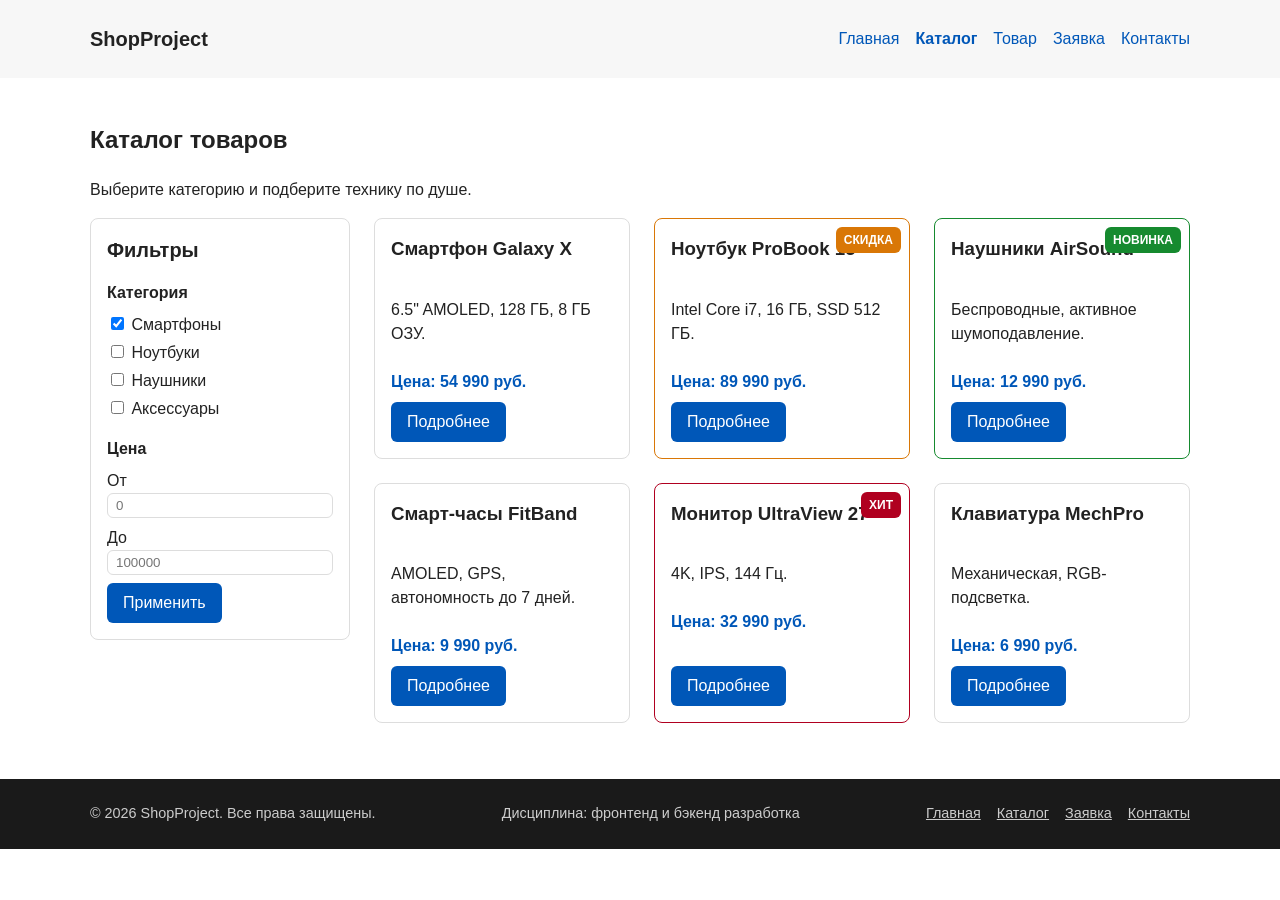
==== catalog.html @ 3469a01f "feat: реализован многостраничный сайт интернет-магазина для КР №1 - Добавлены 5 обязательных страниц" ====
<!doctype html>
<html lang="ru">
  <head>
    <meta charset="UTF-8" />
    <meta name="viewport" content="width=device-width, initial-scale=1.0" />
    <title>ShopProject — Каталог товаров</title>
    <meta
      name="description"
      content="Каталог товаров ShopProject: смартфоны, ноутбуки, наушники и аксессуары."
    />
    <link rel="stylesheet" href="css/style.css" />
    <script src="js/main.js" defer></script>
  </head>
  <body>
    <header>
      <div class="site-header">
        <a class="site-logo" href="index.html">ShopProject</a>
        <nav class="site-nav" aria-label="Основная навигация">
          <ul class="site-nav__list">
            <li><a href="index.html" class="site-nav__link">Главная</a></li>
            <li><a href="catalog.html" class="site-nav__link site-nav__link--active">Каталог</a></li>
            <li><a href="product.html" class="site-nav__link">Товар</a></li>
            <li><a href="order.html" class="site-nav__link">Заявка</a></li>
            <li><a href="contacts.html" class="site-nav__link">Контакты</a></li>
          </ul>
        </nav>
      </div>
    </header>

    <main>
      <section class="section">
        <h1>Каталог товаров</h1>
        <p>Выберите категорию и подберите технику по душе.</p>

        <div class="catalog-layout">
          <!-- ASIDE: Фильтры -->
          <aside class="catalog-filters">
            <h2 class="catalog-filters__title">Фильтры</h2>

            <div class="catalog-filters__group">
              <h3 class="catalog-filters__subtitle">Категория</h3>
              <ul class="catalog-filters__list">
                <li><label><input type="checkbox" checked /> Смартфоны</label></li>
                <li><label><input type="checkbox" /> Ноутбуки</label></li>
                <li><label><input type="checkbox" /> Наушники</label></li>
                <li><label><input type="checkbox" /> Аксессуары</label></li>
              </ul>
            </div>

            <div class="catalog-filters__group">
              <h3 class="catalog-filters__subtitle">Цена</h3>
              <label for="price-min">От</label>
              <input type="number" id="price-min" placeholder="0" />
              <label for="price-max">До</label>
              <input type="number" id="price-max" placeholder="100000" />
            </div>

            <button class="button" type="button">Применить</button>
          </aside>

          <!-- Сетка товаров -->
          <div class="product-grid">
            <article class="product-card">
              <h3>Смартфон Galaxy X</h3>
              <p>6.5" AMOLED, 128 ГБ, 8 ГБ ОЗУ.</p>
              <p class="product-card__price">Цена: 54 990 руб.</p>
              <a class="button product-card__button" href="product.html">Подробнее</a>
            </article>

            <article class="product-card product-card--discount">
              <span class="product-card__badge product-card__badge--discount">Скидка</span>
              <h3>Ноутбук ProBook 15</h3>
              <p>Intel Core i7, 16 ГБ, SSD 512 ГБ.</p>
              <p class="product-card__price">Цена: 89 990 руб.</p>
              <a class="button product-card__button" href="product.html">Подробнее</a>
            </article>

            <article class="product-card product-card--new">
              <span class="product-card__badge product-card__badge--new">Новинка</span>
              <h3>Наушники AirSound</h3>
              <p>Беспроводные, активное шумоподавление.</p>
              <p class="product-card__price">Цена: 12 990 руб.</p>
              <a class="button product-card__button" href="product.html">Подробнее</a>
            </article>

            <article class="product-card">
              <h3>Смарт-часы FitBand</h3>
              <p>AMOLED, GPS, автономность до 7 дней.</p>
              <p class="product-card__price">Цена: 9 990 руб.</p>
              <a class="button product-card__button" href="product.html">Подробнее</a>
            </article>

            <article class="product-card product-card--hit">
              <span class="product-card__badge product-card__badge--hit">Хит</span>
              <h3>Монитор UltraView 27"</h3>
              <p>4K, IPS, 144 Гц.</p>
              <p class="product-card__price">Цена: 32 990 руб.</p>
              <a class="button product-card__button" href="product.html">Подробнее</a>
            </article>

            <article class="product-card">
              <h3>Клавиатура MechPro</h3>
              <p>Механическая, RGB-подсветка.</p>
              <p class="product-card__price">Цена: 6 990 руб.</p>
              <a class="button product-card__button" href="product.html">Подробнее</a>
            </article>
          </div>
        </div>
      </section>
    </main>

    <footer class="site-footer">
      <div class="site-footer__inner">
        <p>&copy; 2026 ShopProject. Все права защищены.</p>
        <p>Дисциплина: фронтенд и бэкенд разработка</p>
        <nav class="site-footer__nav">
          <a href="index.html">Главная</a>
          <a href="catalog.html">Каталог</a>
          <a href="order.html">Заявка</a>
          <a href="contacts.html">Контакты</a>
        </nav>
      </div>
    </footer>

    <!-- МОДАЛЬНОЕ ОКНО -->
    <dialog class="order-dialog" id="order-dialog" aria-labelledby="order-dialog-title">
      <h2 id="order-dialog-title">Оформление заявки</h2>
      <form class="order-form" id="order-form" action="#" method="post" novalidate>
        <input id="selected-product" name="selected-product" type="hidden" />

        <div class="form-field">
          <label for="order-name">Имя</label>
          <input id="order-name" name="name" type="text" minlength="2" required />
        </div>
        <div class="form-field">
          <label for="order-email">E-mail</label>
          <input id="order-email" name="email" type="email" required />
        </div>
        <div class="form-field">
          <label for="order-phone">Телефон</label>
          <input
            id="order-phone"
            name="phone"
            type="tel"
            inputmode="tel"
            placeholder="+7 (900) 000-00-00"
            pattern="^\+7 \(\d{3}\) \d{3}-\d{2}-\d{2}$"
            required
          />
          <small>Формат: +7 (900) 000-00-00</small>
        </div>
        <div class="form-field">
          <label for="order-topic">Тема заявки</label>
          <select id="order-topic" name="topic" required>
            <option value="">Выберите тему</option>
            <option value="product">Заказ товара</option>
            <option value="consultation">Консультация</option>
            <option value="delivery">Доставка</option>
          </select>
        </div>
        <div class="form-field">
          <label for="order-comment">Комментарий</label>
          <textarea id="order-comment" name="comment" rows="4"></textarea>
        </div>
        <div class="form-field form-field--checkbox">
          <label>
            <input id="order-agreement" name="agreement" type="checkbox" required />
            Я согласен на обработку данных
          </label>
        </div>
        <div class="form-actions">
          <button type="button" id="close-order-dialog">Закрыть</button>
          <button type="submit">Отправить заявку</button>
        </div>
      </form>
    </dialog>

    <p class="success-message" id="success-message" hidden>
      Форма успешно отправлена!
    </p>
  </body>
</html>
---- css/style.css ----
/* ===================================
   1. Переменные проекта
   =================================== */

:root {
  /* Основные цвета */
  --color-bg: #ffffff;
  --color-text: #222222;
  --color-muted: #666666;
  --color-primary: #0057b8;
  --color-primary-dark: #003f86;
  --color-border: #dddddd;
  --color-surface: #f7f7f7;
  --color-surface-accent: #eef5ff;
  --color-danger: #b00020;
  --color-success: #168a2f;
  --color-success-bg: #eefaf0;
  --color-white: #ffffff;

  /* Отступы */
  --space-xs: 4px;
  --space-sm: 8px;
  --space-md: 16px;
  --space-lg: 24px;
  --space-xl: 32px;

  /* Скругления */
  --radius-sm: 6px;
  --radius-md: 8px;
  --radius-lg: 12px;

  /* Размеры */
  --container-width: 1100px;
}

/* ===================================
   2. Базовые стили
   =================================== */

* {
  box-sizing: border-box;
}

html {
  scroll-behavior: smooth;
}

body {
  margin: 0;
  font-family: Arial, sans-serif;
  line-height: 1.5;
  color: var(--color-text);
  background-color: var(--color-bg);
}

header,
main,
footer {
  padding: var(--space-lg);
}

header {
  background-color: var(--color-surface);
  position: sticky;
  top: 0;
  z-index: 100;
}

footer {
  background-color: var(--color-surface);
}

/* ===================================
   3. Общие элементы интерфейса
   =================================== */

a {
  color: var(--color-primary);
}

a:hover {
  color: var(--color-primary-dark);
}

a:focus-visible {
  outline: 2px solid var(--color-primary);
  outline-offset: 3px;
}

.button {
  display: inline-block;
  padding: var(--space-sm) var(--space-md);
  color: var(--color-white);
  background-color: var(--color-primary);
  text-decoration: none;
  border: none;
  border-radius: var(--radius-sm);
  cursor: pointer;
  font: inherit;
}

.button:hover {
  background-color: var(--color-primary-dark);
  text-decoration: none;
}

.button:focus-visible {
  outline: 2px solid var(--color-primary);
  outline-offset: 3px;
}

.button:disabled {
  opacity: 0.6;
  cursor: not-allowed;
}

/* ===================================
   4. Компоненты страницы
   =================================== */

.site-header {
  max-width: var(--container-width);
  margin: 0 auto;
  display: flex;
  align-items: center;
  justify-content: space-between;
  flex-wrap: wrap;
  gap: var(--space-md);
}

.site-logo {
  font-weight: bold;
  text-decoration: none;
  color: var(--color-text);
  font-size: 1.25rem;
}

.site-nav__list {
  padding: 0;
  margin: 0;
  list-style: none;
  display: flex;
  flex-wrap: wrap;
  gap: var(--space-md);
}

.site-nav__list a {
  color: var(--color-primary);
  text-decoration: none;
}

.site-nav__list a:hover {
  text-decoration: underline;
}

.site-nav__link--active {
  font-weight: bold;
  color: var(--color-primary-dark);
}

.hero {
  max-width: var(--container-width);
  margin: 0 auto var(--space-xl);
  padding: var(--space-xl) var(--space-lg);
  background-color: var(--color-surface-accent);
  border-radius: var(--radius-lg);
}

.section {
  max-width: var(--container-width);
  margin: 0 auto var(--space-xl);
}

.section h2 {
  margin-top: 0;
}

/* ===================================
   5. Карточки товаров + сетка
   =================================== */

.product-grid {
  display: grid;
  grid-template-columns: repeat(auto-fill, minmax(240px, 1fr));
  gap: var(--space-lg);
}

.product-card {
  position: relative;
  display: flex;
  flex-direction: column;
  padding: var(--space-md);
  border: 1px solid var(--color-border);
  border-radius: var(--radius-md);
  background-color: var(--color-bg);
  transition:
    border-color 0.2s,
    box-shadow 0.2s;
}

.product-card:hover {
  border-color: var(--color-primary);
  box-shadow: 0 4px 12px rgba(0, 0, 0, 0.08);
}

.product-card h3 {
  margin-top: 0;
}

.product-card__price {
  font-weight: bold;
  color: var(--color-primary);
  margin: var(--space-sm) 0;
}

.product-card__button {
  margin-top: auto;
  align-self: flex-start;
  text-align: center;
}

/* Бейджи (position: absolute) */
.product-card__badge {
  position: absolute;
  top: var(--space-sm);
  right: var(--space-sm);
  padding: var(--space-xs) var(--space-sm);
  font-size: 0.75rem;
  font-weight: bold;
  text-transform: uppercase;
  color: var(--color-white);
  border-radius: var(--radius-sm);
  z-index: 2;
}

.product-card__badge--hit {
  background-color: var(--color-danger);
}

.product-card__badge--discount {
  background-color: #d97706;
}

.product-card__badge--new {
  background-color: var(--color-success);
}

.product-card--hit {
  border-color: var(--color-danger);
}
.product-card--discount {
  border-color: #d97706;
}
.product-card--new {
  border-color: var(--color-success);
}

/* ===================================
   6. ASIDE / Информационные блоки
   =================================== */

.aside-info {
  max-width: var(--container-width);
  margin: 0 auto var(--space-xl);
  padding: var(--space-md);
  border-left: 4px solid var(--color-primary);
  background-color: var(--color-surface);
}

.advantages-list {
  padding-left: var(--space-lg);
}

/* ===================================
   7. Каталог: сетка с фильтрами
   =================================== */

.catalog-layout {
  display: grid;
  grid-template-columns: 260px 1fr;
  gap: var(--space-lg);
  align-items: start;
}

.catalog-filters {
  position: sticky;
  top: 90px;
  padding: var(--space-md);
  border: 1px solid var(--color-border);
  border-radius: var(--radius-md);
  background-color: var(--color-bg);
}

.catalog-filters__title {
  margin: 0 0 var(--space-md);
  font-size: 1.25rem;
}

.catalog-filters__subtitle {
  font-size: 1rem;
  margin: var(--space-md) 0 var(--space-sm);
}

.catalog-filters__list {
  list-style: none;
  padding: 0;
  margin: 0;
}

.catalog-filters__list li {
  margin-bottom: var(--space-xs);
}

.catalog-filters input[type="number"] {
  width: 100%;
  padding: var(--space-xs) var(--space-sm);
  margin-bottom: var(--space-sm);
  border: 1px solid var(--color-border);
  border-radius: var(--radius-sm);
}

/* ===================================
   8. Карточка товара (детальная)
   =================================== */

.breadcrumbs {
  margin-bottom: var(--space-lg);
  color: var(--color-muted);
  font-size: 0.9rem;
}

.product-detail {
  display: grid;
  grid-template-columns: 1fr 1fr;
  gap: var(--space-xl);
  align-items: center;
  margin-bottom: var(--space-xl);
}

.product-detail__image {
  font-size: 10rem;
  text-align: center;
  padding: var(--space-xl);
  background-color: var(--color-surface);
  border-radius: var(--radius-lg);
}

.product-detail__title {
  font-size: 2rem;
  margin: 0 0 var(--space-md);
}

.product-detail__price {
  font-size: 1.75rem;
  font-weight: bold;
  color: var(--color-primary);
  margin: 0 0 var(--space-md);
}

.product-detail__description {
  color: var(--color-muted);
  margin: 0 0 var(--space-lg);
}

/* ===================================
   9. Таблица характеристик
   =================================== */

.specs-table {
  width: 100%;
  border-collapse: collapse;
  margin-bottom: var(--space-xl);
  background-color: var(--color-bg);
  border-radius: var(--radius-md);
  overflow: hidden;
  box-shadow: 0 1px 3px rgba(0, 0, 0, 0.08);
}

.specs-table caption {
  caption-side: top;
  text-align: left;
  padding: var(--space-sm) 0;
  font-weight: bold;
  color: var(--color-muted);
}

.specs-table th,
.specs-table td {
  padding: var(--space-md);
  text-align: left;
  border-bottom: 1px solid var(--color-border);
}

.specs-table thead th {
  background-color: var(--color-primary);
  color: var(--color-white);
  font-weight: bold;
}

.specs-table tbody tr:nth-child(even) {
  background-color: var(--color-surface);
}

.specs-table tbody tr:hover {
  background-color: var(--color-surface-accent);
}

/* ===================================
   10. Отзывы
   =================================== */

.reviews {
  display: grid;
  grid-template-columns: repeat(auto-fit, minmax(260px, 1fr));
  gap: var(--space-lg);
}

.review {
  padding: var(--space-md);
  background-color: var(--color-surface);
  border-radius: var(--radius-md);
  border-left: 4px solid var(--color-primary);
}

.review__author {
  font-weight: bold;
  margin: 0 0 var(--space-sm);
}

.review__text {
  margin: 0;
  color: var(--color-muted);
}

/* ===================================
   11. Форма и модальное окно
   =================================== */

.order-dialog {
  width: min(100% - 32px, 560px);
  padding: var(--space-lg);
  border: none;
  border-radius: var(--radius-lg);
}

.order-dialog::backdrop {
  background-color: rgba(0, 0, 0, 0.5);
}

.form-field {
  margin-bottom: var(--space-md);
}

.form-field label {
  display: block;
  margin-bottom: var(--space-xs);
}

.form-field input,
.form-field select,
.form-field textarea {
  width: 100%;
  padding: 10px 12px;
  border: 1px solid var(--color-border);
  border-radius: var(--radius-sm);
  font: inherit;
}

.form-field input[type="checkbox"] {
  width: auto;
}

.form-field small {
  display: block;
  margin-top: var(--space-xs);
  color: var(--color-muted);
}

.form-field input:hover,
.form-field select:hover,
.form-field textarea:hover {
  border-color: var(--color-primary);
}

.form-field input:focus-visible,
.form-field select:focus-visible,
.form-field textarea:focus-visible,
.form-actions button:focus-visible {
  outline: 2px solid var(--color-primary);
  outline-offset: 3px;
}

[aria-invalid="true"] {
  border-color: var(--color-danger);
}

.form-actions {
  display: flex;
  gap: 12px;
  margin-top: var(--space-lg);
  flex-wrap: wrap;
}

.success-message {
  max-width: var(--container-width);
  margin: var(--space-lg) auto;
  padding: var(--space-md);
  border-left: 4px solid var(--color-success);
  background-color: var(--color-success-bg);
}

/* Форма на странице order.html / contacts.html */
.order-form--page {
  max-width: 600px;
}

.order-form {
  display: flex;
  flex-direction: column;
  gap: var(--space-md);
}

.order-form__title {
  margin: 0 0 var(--space-sm);
  font-size: 1.5rem;
}

/* ===================================
   12. Контакты
   =================================== */

.contacts-layout {
  display: grid;
  grid-template-columns: 1fr 1fr;
  gap: var(--space-xl);
  align-items: start;
}

.contacts-info {
  padding: var(--space-lg);
  background-color: var(--color-surface);
  border-radius: var(--radius-md);
}

.contacts-info__title {
  margin: 0 0 var(--space-md);
  font-size: 1.5rem;
}

.contacts-info__list {
  list-style: none;
  padding: 0;
  margin: 0;
}

.contacts-info__list li {
  margin-bottom: var(--space-md);
  padding-bottom: var(--space-md);
  border-bottom: 1px solid var(--color-border);
}

.contacts-info__list li:last-child {
  border-bottom: none;
}

/* ===================================
   13. Подвал
   =================================== */

.site-footer {
  background-color: #1a1a1a;
  color: #cccccc;
}

.site-footer__inner {
  max-width: var(--container-width);
  margin: 0 auto;
  display: flex;
  justify-content: space-between;
  align-items: center;
  gap: var(--space-md);
  flex-wrap: wrap;
}

.site-footer__inner p {
  margin: 0;
  font-size: 0.9rem;
}

.site-footer__nav {
  display: flex;
  gap: var(--space-md);
  flex-wrap: wrap;
}

.site-footer__nav a {
  color: #cccccc;
  font-size: 0.9rem;
}

.site-footer__nav a:hover {
  color: var(--color-white);
}

/* ===================================
   14. Адаптивность
   =================================== */

@media (max-width: 900px) {
  .catalog-layout {
    grid-template-columns: 1fr;
  }

  .catalog-filters {
    position: static;
  }

  .product-detail {
    grid-template-columns: 1fr;
  }

  .contacts-layout {
    grid-template-columns: 1fr;
  }
}

@media (max-width: 600px) {
  .site-header {
    flex-direction: column;
    align-items: flex-start;
  }

  .site-nav__list {
    flex-direction: column;
    gap: var(--space-xs);
  }

  .site-footer__inner {
    flex-direction: column;
    text-align: center;
  }
}
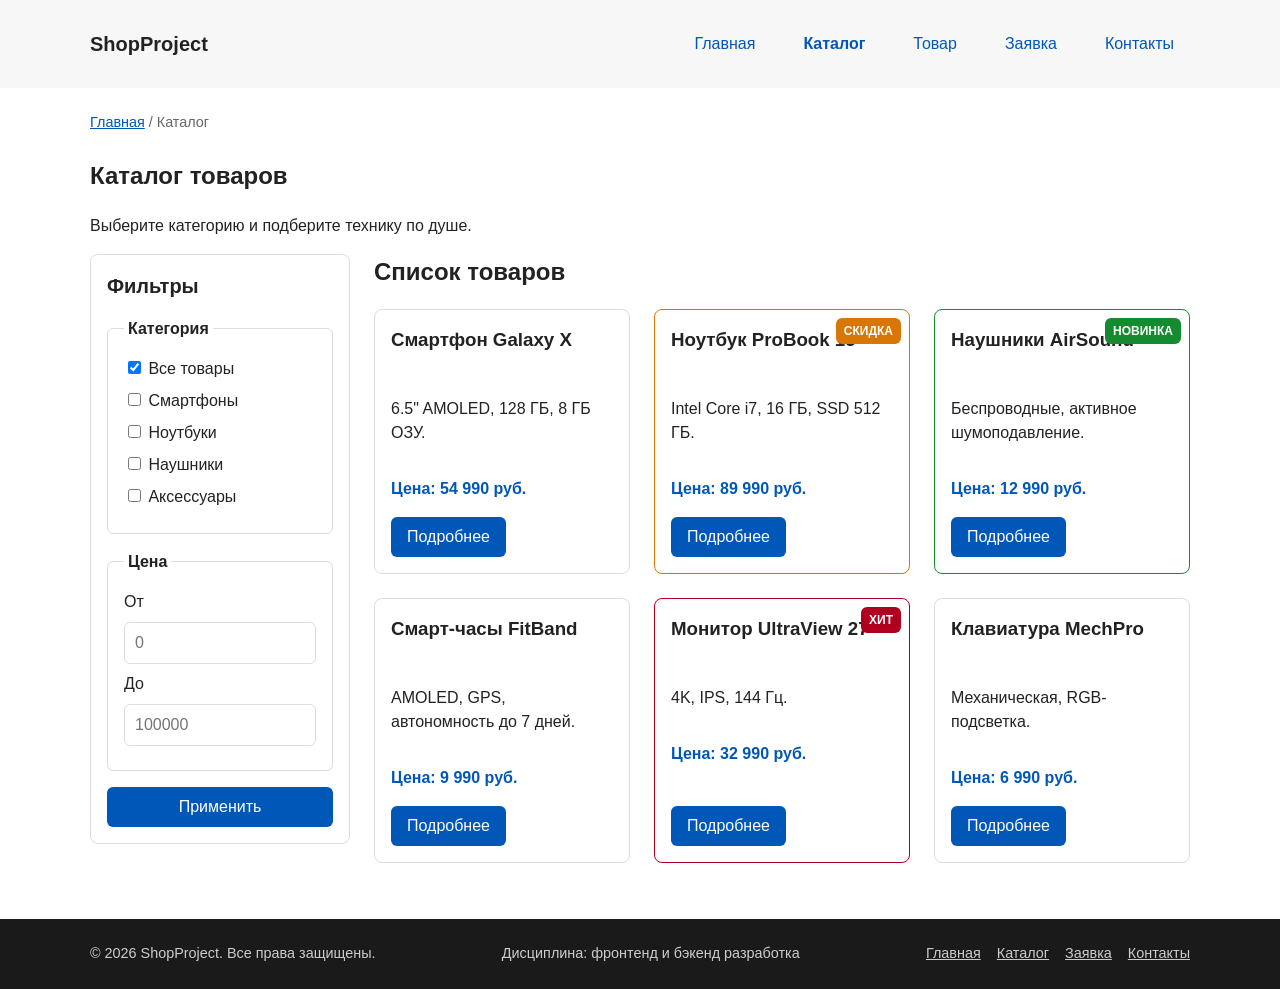
==== commit ef9e7372: "feat(practice-6): Flexbox-навигация и Grid-раскладка каталога - Навигация через Flexbox: display: fl" ====
--- a/catalog.html
+++ b/catalog.html
@@ -18,7 +18,13 @@
         <nav class="site-nav" aria-label="Основная навигация">
           <ul class="site-nav__list">
             <li><a href="index.html" class="site-nav__link">Главная</a></li>
-            <li><a href="catalog.html" class="site-nav__link site-nav__link--active">Каталог</a></li>
+            <li>
+              <a
+                href="catalog.html"
+                class="site-nav__link site-nav__link--active"
+                >Каталог</a
+              >
+            </li>
             <li><a href="product.html" class="site-nav__link">Товар</a></li>
             <li><a href="order.html" class="site-nav__link">Заявка</a></li>
             <li><a href="contacts.html" class="site-nav__link">Контакты</a></li>
@@ -29,82 +35,146 @@
 
     <main>
       <section class="section">
+        <!-- Хлебные крошки -->
+        <nav class="breadcrumbs" aria-label="Хлебные крошки">
+          <a href="index.html">Главная</a>
+          <span>Каталог</span>
+        </nav>
+
         <h1>Каталог товаров</h1>
         <p>Выберите категорию и подберите технику по душе.</p>
 
+        <!-- CSS Grid: фильтры + товары -->
         <div class="catalog-layout">
           <!-- ASIDE: Фильтры -->
           <aside class="catalog-filters">
             <h2 class="catalog-filters__title">Фильтры</h2>
 
-            <div class="catalog-filters__group">
-              <h3 class="catalog-filters__subtitle">Категория</h3>
-              <ul class="catalog-filters__list">
-                <li><label><input type="checkbox" checked /> Смартфоны</label></li>
-                <li><label><input type="checkbox" /> Ноутбуки</label></li>
-                <li><label><input type="checkbox" /> Наушники</label></li>
-                <li><label><input type="checkbox" /> Аксессуары</label></li>
-              </ul>
+            <form class="filters-form" action="#" method="get">
+              <fieldset>
+                <legend>Категория</legend>
+
+                <label>
+                  <input type="checkbox" name="category" value="all" checked />
+                  Все товары
+                </label>
+
+                <label>
+                  <input type="checkbox" name="category" value="smartphones" />
+                  Смартфоны
+                </label>
+
+                <label>
+                  <input type="checkbox" name="category" value="laptops" />
+                  Ноутбуки
+                </label>
+
+                <label>
+                  <input type="checkbox" name="category" value="headphones" />
+                  Наушники
+                </label>
+
+                <label>
+                  <input type="checkbox" name="category" value="accessories" />
+                  Аксессуары
+                </label>
+              </fieldset>
+
+              <fieldset>
+                <legend>Цена</legend>
+
+                <label for="price-from">От</label>
+                <input
+                  id="price-from"
+                  name="price-from"
+                  type="number"
+                  min="0"
+                  placeholder="0"
+                />
+
+                <label for="price-to">До</label>
+                <input
+                  id="price-to"
+                  name="price-to"
+                  type="number"
+                  min="0"
+                  placeholder="100000"
+                />
+              </fieldset>
+
+              <button class="button" type="submit">Применить</button>
+            </form>
+          </aside>
+
+          <!-- Список товаров -->
+          <section class="catalog-products">
+            <h2>Список товаров</h2>
+
+            <div class="products-grid">
+              <article class="product-card">
+                <h3>Смартфон Galaxy X</h3>
+                <p>6.5" AMOLED, 128 ГБ, 8 ГБ ОЗУ.</p>
+                <p class="product-card__price">Цена: 54 990 руб.</p>
+                <a class="button product-card__button" href="product.html"
+                  >Подробнее</a
+                >
+              </article>
+
+              <article class="product-card product-card--discount">
+                <span class="product-card__badge product-card__badge--discount"
+                  >Скидка</span
+                >
+                <h3>Ноутбук ProBook 15</h3>
+                <p>Intel Core i7, 16 ГБ, SSD 512 ГБ.</p>
+                <p class="product-card__price">Цена: 89 990 руб.</p>
+                <a class="button product-card__button" href="product.html"
+                  >Подробнее</a
+                >
+              </article>
+
+              <article class="product-card product-card--new">
+                <span class="product-card__badge product-card__badge--new"
+                  >Новинка</span
+                >
+                <h3>Наушники AirSound</h3>
+                <p>Беспроводные, активное шумоподавление.</p>
+                <p class="product-card__price">Цена: 12 990 руб.</p>
+                <a class="button product-card__button" href="product.html"
+                  >Подробнее</a
+                >
+              </article>
+
+              <article class="product-card">
+                <h3>Смарт-часы FitBand</h3>
+                <p>AMOLED, GPS, автономность до 7 дней.</p>
+                <p class="product-card__price">Цена: 9 990 руб.</p>
+                <a class="button product-card__button" href="product.html"
+                  >Подробнее</a
+                >
+              </article>
+
+              <article class="product-card product-card--hit">
+                <span class="product-card__badge product-card__badge--hit"
+                  >Хит</span
+                >
+                <h3>Монитор UltraView 27"</h3>
+                <p>4K, IPS, 144 Гц.</p>
+                <p class="product-card__price">Цена: 32 990 руб.</p>
+                <a class="button product-card__button" href="product.html"
+                  >Подробнее</a
+                >
+              </article>
+
+              <article class="product-card">
+                <h3>Клавиатура MechPro</h3>
+                <p>Механическая, RGB-подсветка.</p>
+                <p class="product-card__price">Цена: 6 990 руб.</p>
+                <a class="button product-card__button" href="product.html"
+                  >Подробнее</a
+                >
+              </article>
             </div>
-
-            <div class="catalog-filters__group">
-              <h3 class="catalog-filters__subtitle">Цена</h3>
-              <label for="price-min">От</label>
-              <input type="number" id="price-min" placeholder="0" />
-              <label for="price-max">До</label>
-              <input type="number" id="price-max" placeholder="100000" />
-            </div>
-
-            <button class="button" type="button">Применить</button>
-          </aside>
-
-          <!-- Сетка товаров -->
-          <div class="product-grid">
-            <article class="product-card">
-              <h3>Смартфон Galaxy X</h3>
-              <p>6.5" AMOLED, 128 ГБ, 8 ГБ ОЗУ.</p>
-              <p class="product-card__price">Цена: 54 990 руб.</p>
-              <a class="button product-card__button" href="product.html">Подробнее</a>
-            </article>
-
-            <article class="product-card product-card--discount">
-              <span class="product-card__badge product-card__badge--discount">Скидка</span>
-              <h3>Ноутбук ProBook 15</h3>
-              <p>Intel Core i7, 16 ГБ, SSD 512 ГБ.</p>
-              <p class="product-card__price">Цена: 89 990 руб.</p>
-              <a class="button product-card__button" href="product.html">Подробнее</a>
-            </article>
-
-            <article class="product-card product-card--new">
-              <span class="product-card__badge product-card__badge--new">Новинка</span>
-              <h3>Наушники AirSound</h3>
-              <p>Беспроводные, активное шумоподавление.</p>
-              <p class="product-card__price">Цена: 12 990 руб.</p>
-              <a class="button product-card__button" href="product.html">Подробнее</a>
-            </article>
-
-            <article class="product-card">
-              <h3>Смарт-часы FitBand</h3>
-              <p>AMOLED, GPS, автономность до 7 дней.</p>
-              <p class="product-card__price">Цена: 9 990 руб.</p>
-              <a class="button product-card__button" href="product.html">Подробнее</a>
-            </article>
-
-            <article class="product-card product-card--hit">
-              <span class="product-card__badge product-card__badge--hit">Хит</span>
-              <h3>Монитор UltraView 27"</h3>
-              <p>4K, IPS, 144 Гц.</p>
-              <p class="product-card__price">Цена: 32 990 руб.</p>
-              <a class="button product-card__button" href="product.html">Подробнее</a>
-            </article>
-
-            <article class="product-card">
-              <h3>Клавиатура MechPro</h3>
-              <p>Механическая, RGB-подсветка.</p>
-              <p class="product-card__price">Цена: 6 990 руб.</p>
-              <a class="button product-card__button" href="product.html">Подробнее</a>
-            </article>
-          </div>
+          </section>
         </div>
       </section>
     </main>
@@ -123,14 +193,30 @@
     </footer>
 
     <!-- МОДАЛЬНОЕ ОКНО -->
-    <dialog class="order-dialog" id="order-dialog" aria-labelledby="order-dialog-title">
+    <dialog
+      class="order-dialog"
+      id="order-dialog"
+      aria-labelledby="order-dialog-title"
+    >
       <h2 id="order-dialog-title">Оформление заявки</h2>
-      <form class="order-form" id="order-form" action="#" method="post" novalidate>
+      <form
+        class="order-form"
+        id="order-form"
+        action="#"
+        method="post"
+        novalidate
+      >
         <input id="selected-product" name="selected-product" type="hidden" />
 
         <div class="form-field">
           <label for="order-name">Имя</label>
-          <input id="order-name" name="name" type="text" minlength="2" required />
+          <input
+            id="order-name"
+            name="name"
+            type="text"
+            minlength="2"
+            required
+          />
         </div>
         <div class="form-field">
           <label for="order-email">E-mail</label>
@@ -164,7 +250,12 @@
         </div>
         <div class="form-field form-field--checkbox">
           <label>
-            <input id="order-agreement" name="agreement" type="checkbox" required />
+            <input
+              id="order-agreement"
+              name="agreement"
+              type="checkbox"
+              required
+            />
             Я согласен на обработку данных
           </label>
         </div>
@@ -179,4 +270,4 @@
       Форма успешно отправлена!
     </p>
   </body>
-</html>+</html>
--- a/css/style.css
+++ b/css/style.css
@@ -135,22 +135,33 @@
   font-size: 1.25rem;
 }
 
+/* Flexbox-навигация (Практика №6) */
 .site-nav__list {
+  display: flex;
+  flex-wrap: wrap;
+  justify-content: center;
+  align-items: center;
+  gap: var(--space-md);
   padding: 0;
   margin: 0;
   list-style: none;
-  display: flex;
-  flex-wrap: wrap;
-  gap: var(--space-md);
 }
 
 .site-nav__list a {
+  display: inline-block;
+  padding: var(--space-sm) var(--space-md);
   color: var(--color-primary);
   text-decoration: none;
+  border-radius: var(--radius-sm);
+  transition:
+    color 0.2s,
+    background-color 0.2s;
 }
 
 .site-nav__list a:hover {
-  text-decoration: underline;
+  color: var(--color-white);
+  background-color: var(--color-primary);
+  text-decoration: none;
 }
 
 .site-nav__link--active {
@@ -176,9 +187,10 @@
 }
 
 /* ===================================
-   5. Карточки товаров + сетка
-   =================================== */
-
+   5. Карточки товаров + сетка (CSS Grid)
+   =================================== */
+
+.products-grid,
 .product-grid {
   display: grid;
   grid-template-columns: repeat(auto-fill, minmax(240px, 1fr));
@@ -189,6 +201,7 @@
   position: relative;
   display: flex;
   flex-direction: column;
+  gap: var(--space-sm);
   padding: var(--space-md);
   border: 1px solid var(--color-border);
   border-radius: var(--radius-md);
@@ -272,17 +285,21 @@
 }
 
 /* ===================================
-   7. Каталог: сетка с фильтрами
+   7. Каталог: сетка с фильтрами (CSS Grid)
    =================================== */
 
 .catalog-layout {
+  max-width: var(--container-width);
+  margin: 0 auto var(--space-xl);
   display: grid;
   grid-template-columns: 260px 1fr;
+  grid-template-areas: "filters products";
   gap: var(--space-lg);
   align-items: start;
 }
 
 .catalog-filters {
+  grid-area: filters;
   position: sticky;
   top: 90px;
   padding: var(--space-md);
@@ -291,6 +308,10 @@
   background-color: var(--color-bg);
 }
 
+.catalog-products {
+  grid-area: products;
+}
+
 .catalog-filters__title {
   margin: 0 0 var(--space-md);
   font-size: 1.25rem;
@@ -317,6 +338,38 @@
   margin-bottom: var(--space-sm);
   border: 1px solid var(--color-border);
   border-radius: var(--radius-sm);
+  font: inherit;
+}
+
+/* Форма фильтров (Практика №6) */
+.filters-form {
+  display: grid;
+  gap: var(--space-md);
+}
+
+.filters-form fieldset {
+  margin: 0;
+  padding: var(--space-md);
+  border: 1px solid var(--color-border);
+  border-radius: var(--radius-sm);
+}
+
+.filters-form legend {
+  font-weight: 700;
+  padding: 0 var(--space-xs);
+}
+
+.filters-form label {
+  display: block;
+  margin-bottom: var(--space-sm);
+}
+
+.filters-form input[type="number"] {
+  width: 100%;
+  padding: 8px 10px;
+  border: 1px solid var(--color-border);
+  border-radius: var(--radius-sm);
+  font: inherit;
 }
 
 /* ===================================
@@ -327,6 +380,15 @@
   margin-bottom: var(--space-lg);
   color: var(--color-muted);
   font-size: 0.9rem;
+}
+
+.breadcrumbs a {
+  color: var(--color-primary);
+}
+
+.breadcrumbs span::before {
+  content: " / ";
+  color: var(--color-muted);
 }
 
 .product-detail {
@@ -578,8 +640,8 @@
   display: flex;
   justify-content: space-between;
   align-items: center;
+  flex-wrap: wrap;
   gap: var(--space-md);
-  flex-wrap: wrap;
 }
 
 .site-footer__inner p {
@@ -603,12 +665,24 @@
 }
 
 /* ===================================
-   14. Адаптивность
+   14. Подсветка якоря (:target)
+   =================================== */
+
+:target {
+  outline: 2px dashed var(--color-primary);
+  outline-offset: 4px;
+}
+
+/* ===================================
+   15. Адаптивность
    =================================== */
 
 @media (max-width: 900px) {
   .catalog-layout {
     grid-template-columns: 1fr;
+    grid-template-areas:
+      "filters"
+      "products";
   }
 
   .catalog-filters {
@@ -633,6 +707,7 @@
   .site-nav__list {
     flex-direction: column;
     gap: var(--space-xs);
+    align-items: stretch;
   }
 
   .site-footer__inner {
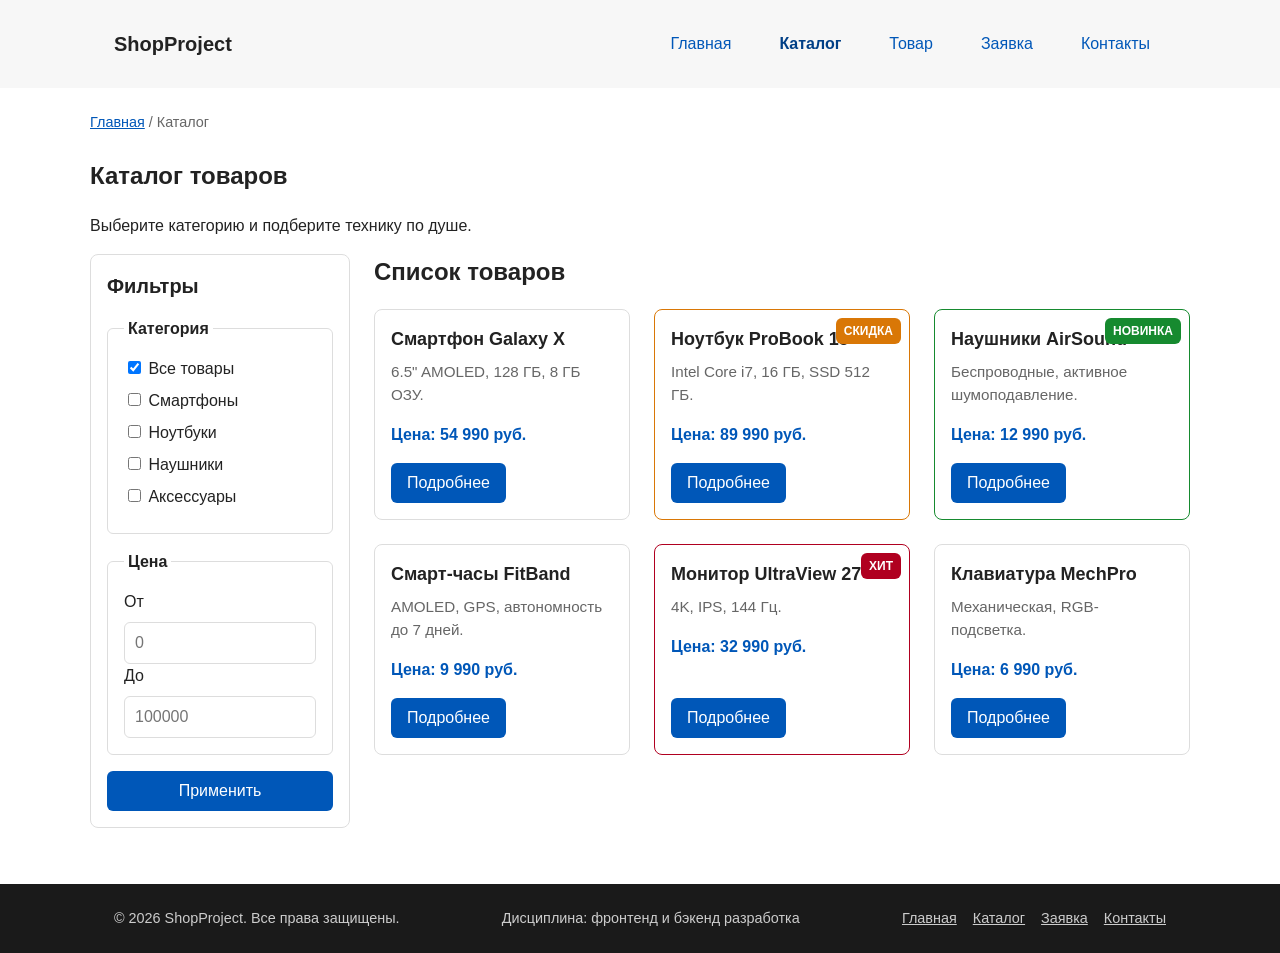
==== commit 54e1ddbb: "refactor: apply BEM naming to CSS classes - Проведён аудит CSS-классов - Блок site-header: __inner, " ====
--- a/catalog.html
+++ b/catalog.html
@@ -12,22 +12,30 @@
     <script src="js/main.js" defer></script>
   </head>
   <body>
-    <header>
-      <div class="site-header">
-        <a class="site-logo" href="index.html">ShopProject</a>
+    <header class="site-header">
+      <div class="site-header__inner">
+        <a class="site-header__logo" href="index.html">ShopProject</a>
         <nav class="site-nav" aria-label="Основная навигация">
           <ul class="site-nav__list">
-            <li><a href="index.html" class="site-nav__link">Главная</a></li>
-            <li>
+            <li class="site-nav__item">
+              <a href="index.html" class="site-nav__link">Главная</a>
+            </li>
+            <li class="site-nav__item">
               <a
                 href="catalog.html"
                 class="site-nav__link site-nav__link--active"
                 >Каталог</a
               >
             </li>
-            <li><a href="product.html" class="site-nav__link">Товар</a></li>
-            <li><a href="order.html" class="site-nav__link">Заявка</a></li>
-            <li><a href="contacts.html" class="site-nav__link">Контакты</a></li>
+            <li class="site-nav__item">
+              <a href="product.html" class="site-nav__link">Товар</a>
+            </li>
+            <li class="site-nav__item">
+              <a href="order.html" class="site-nav__link">Заявка</a>
+            </li>
+            <li class="site-nav__item">
+              <a href="contacts.html" class="site-nav__link">Контакты</a>
+            </li>
           </ul>
         </nav>
       </div>
@@ -37,8 +45,8 @@
       <section class="section">
         <!-- Хлебные крошки -->
         <nav class="breadcrumbs" aria-label="Хлебные крошки">
-          <a href="index.html">Главная</a>
-          <span>Каталог</span>
+          <a class="breadcrumbs__link" href="index.html">Главная</a>
+          <span class="breadcrumbs__current">Каталог</span>
         </nav>
 
         <h1>Каталог товаров</h1>
@@ -51,40 +59,41 @@
             <h2 class="catalog-filters__title">Фильтры</h2>
 
             <form class="filters-form" action="#" method="get">
-              <fieldset>
-                <legend>Категория</legend>
-
-                <label>
+              <fieldset class="filters-form__group">
+                <legend class="filters-form__legend">Категория</legend>
+
+                <label class="filters-form__label">
                   <input type="checkbox" name="category" value="all" checked />
                   Все товары
                 </label>
 
-                <label>
+                <label class="filters-form__label">
                   <input type="checkbox" name="category" value="smartphones" />
                   Смартфоны
                 </label>
 
-                <label>
+                <label class="filters-form__label">
                   <input type="checkbox" name="category" value="laptops" />
                   Ноутбуки
                 </label>
 
-                <label>
+                <label class="filters-form__label">
                   <input type="checkbox" name="category" value="headphones" />
                   Наушники
                 </label>
 
-                <label>
+                <label class="filters-form__label">
                   <input type="checkbox" name="category" value="accessories" />
                   Аксессуары
                 </label>
               </fieldset>
 
-              <fieldset>
-                <legend>Цена</legend>
-
-                <label for="price-from">От</label>
+              <fieldset class="filters-form__group">
+                <legend class="filters-form__legend">Цена</legend>
+
+                <label class="filters-form__label" for="price-from">От</label>
                 <input
+                  class="filters-form__input"
                   id="price-from"
                   name="price-from"
                   type="number"
@@ -92,8 +101,9 @@
                   placeholder="0"
                 />
 
-                <label for="price-to">До</label>
+                <label class="filters-form__label" for="price-to">До</label>
                 <input
+                  class="filters-form__input"
                   id="price-to"
                   name="price-to"
                   type="number"
@@ -102,7 +112,9 @@
                 />
               </fieldset>
 
-              <button class="button" type="submit">Применить</button>
+              <button class="button button--primary" type="submit">
+                Применить
+              </button>
             </form>
           </aside>
 
@@ -112,10 +124,14 @@
 
             <div class="products-grid">
               <article class="product-card">
-                <h3>Смартфон Galaxy X</h3>
-                <p>6.5" AMOLED, 128 ГБ, 8 ГБ ОЗУ.</p>
+                <h3 class="product-card__title">Смартфон Galaxy X</h3>
+                <p class="product-card__description">
+                  6.5" AMOLED, 128 ГБ, 8 ГБ ОЗУ.
+                </p>
                 <p class="product-card__price">Цена: 54 990 руб.</p>
-                <a class="button product-card__button" href="product.html"
+                <a
+                  class="button button--primary product-card__button"
+                  href="product.html"
                   >Подробнее</a
                 >
               </article>
@@ -124,10 +140,14 @@
                 <span class="product-card__badge product-card__badge--discount"
                   >Скидка</span
                 >
-                <h3>Ноутбук ProBook 15</h3>
-                <p>Intel Core i7, 16 ГБ, SSD 512 ГБ.</p>
+                <h3 class="product-card__title">Ноутбук ProBook 15</h3>
+                <p class="product-card__description">
+                  Intel Core i7, 16 ГБ, SSD 512 ГБ.
+                </p>
                 <p class="product-card__price">Цена: 89 990 руб.</p>
-                <a class="button product-card__button" href="product.html"
+                <a
+                  class="button button--primary product-card__button"
+                  href="product.html"
                   >Подробнее</a
                 >
               </article>
@@ -136,19 +156,27 @@
                 <span class="product-card__badge product-card__badge--new"
                   >Новинка</span
                 >
-                <h3>Наушники AirSound</h3>
-                <p>Беспроводные, активное шумоподавление.</p>
+                <h3 class="product-card__title">Наушники AirSound</h3>
+                <p class="product-card__description">
+                  Беспроводные, активное шумоподавление.
+                </p>
                 <p class="product-card__price">Цена: 12 990 руб.</p>
-                <a class="button product-card__button" href="product.html"
+                <a
+                  class="button button--primary product-card__button"
+                  href="product.html"
                   >Подробнее</a
                 >
               </article>
 
               <article class="product-card">
-                <h3>Смарт-часы FitBand</h3>
-                <p>AMOLED, GPS, автономность до 7 дней.</p>
+                <h3 class="product-card__title">Смарт-часы FitBand</h3>
+                <p class="product-card__description">
+                  AMOLED, GPS, автономность до 7 дней.
+                </p>
                 <p class="product-card__price">Цена: 9 990 руб.</p>
-                <a class="button product-card__button" href="product.html"
+                <a
+                  class="button button--primary product-card__button"
+                  href="product.html"
                   >Подробнее</a
                 >
               </article>
@@ -157,19 +185,25 @@
                 <span class="product-card__badge product-card__badge--hit"
                   >Хит</span
                 >
-                <h3>Монитор UltraView 27"</h3>
-                <p>4K, IPS, 144 Гц.</p>
+                <h3 class="product-card__title">Монитор UltraView 27"</h3>
+                <p class="product-card__description">4K, IPS, 144 Гц.</p>
                 <p class="product-card__price">Цена: 32 990 руб.</p>
-                <a class="button product-card__button" href="product.html"
+                <a
+                  class="button button--primary product-card__button"
+                  href="product.html"
                   >Подробнее</a
                 >
               </article>
 
               <article class="product-card">
-                <h3>Клавиатура MechPro</h3>
-                <p>Механическая, RGB-подсветка.</p>
+                <h3 class="product-card__title">Клавиатура MechPro</h3>
+                <p class="product-card__description">
+                  Механическая, RGB-подсветка.
+                </p>
                 <p class="product-card__price">Цена: 6 990 руб.</p>
-                <a class="button product-card__button" href="product.html"
+                <a
+                  class="button button--primary product-card__button"
+                  href="product.html"
                   >Подробнее</a
                 >
               </article>
@@ -181,8 +215,10 @@
 
     <footer class="site-footer">
       <div class="site-footer__inner">
-        <p>&copy; 2026 ShopProject. Все права защищены.</p>
-        <p>Дисциплина: фронтенд и бэкенд разработка</p>
+        <p class="site-footer__copy">© 2026 ShopProject. Все права защищены.</p>
+        <p class="site-footer__copy">
+          Дисциплина: фронтенд и бэкенд разработка
+        </p>
         <nav class="site-footer__nav">
           <a href="index.html">Главная</a>
           <a href="catalog.html">Каталог</a>
@@ -198,7 +234,10 @@
       id="order-dialog"
       aria-labelledby="order-dialog-title"
     >
-      <h2 id="order-dialog-title">Оформление заявки</h2>
+      <h2 class="order-dialog__title" id="order-dialog-title">
+        Оформление заявки
+      </h2>
+
       <form
         class="order-form"
         id="order-form"
@@ -208,9 +247,10 @@
       >
         <input id="selected-product" name="selected-product" type="hidden" />
 
-        <div class="form-field">
-          <label for="order-name">Имя</label>
+        <div class="order-form__field">
+          <label class="order-form__label" for="order-name">Имя</label>
           <input
+            class="order-form__input"
             id="order-name"
             name="name"
             type="text"
@@ -218,13 +258,22 @@
             required
           />
         </div>
-        <div class="form-field">
-          <label for="order-email">E-mail</label>
-          <input id="order-email" name="email" type="email" required />
-        </div>
-        <div class="form-field">
-          <label for="order-phone">Телефон</label>
+
+        <div class="order-form__field">
+          <label class="order-form__label" for="order-email">E-mail</label>
           <input
+            class="order-form__input"
+            id="order-email"
+            name="email"
+            type="email"
+            required
+          />
+        </div>
+
+        <div class="order-form__field">
+          <label class="order-form__label" for="order-phone">Телефон</label>
+          <input
+            class="order-form__input"
             id="order-phone"
             name="phone"
             type="tel"
@@ -233,24 +282,40 @@
             pattern="^\+7 \(\d{3}\) \d{3}-\d{2}-\d{2}$"
             required
           />
-          <small>Формат: +7 (900) 000-00-00</small>
-        </div>
-        <div class="form-field">
-          <label for="order-topic">Тема заявки</label>
-          <select id="order-topic" name="topic" required>
+          <small class="order-form__hint">Формат: +7 (900) 000-00-00</small>
+        </div>
+
+        <div class="order-form__field">
+          <label class="order-form__label" for="order-topic">Тема заявки</label>
+          <select
+            class="order-form__select"
+            id="order-topic"
+            name="topic"
+            required
+          >
             <option value="">Выберите тему</option>
             <option value="product">Заказ товара</option>
             <option value="consultation">Консультация</option>
             <option value="delivery">Доставка</option>
           </select>
         </div>
-        <div class="form-field">
-          <label for="order-comment">Комментарий</label>
-          <textarea id="order-comment" name="comment" rows="4"></textarea>
-        </div>
-        <div class="form-field form-field--checkbox">
-          <label>
+
+        <div class="order-form__field">
+          <label class="order-form__label" for="order-comment"
+            >Комментарий</label
+          >
+          <textarea
+            class="order-form__textarea"
+            id="order-comment"
+            name="comment"
+            rows="4"
+          ></textarea>
+        </div>
+
+        <div class="order-form__field order-form__field--checkbox">
+          <label class="order-form__label">
             <input
+              class="order-form__checkbox"
               id="order-agreement"
               name="agreement"
               type="checkbox"
@@ -259,9 +324,18 @@
             Я согласен на обработку данных
           </label>
         </div>
-        <div class="form-actions">
-          <button type="button" id="close-order-dialog">Закрыть</button>
-          <button type="submit">Отправить заявку</button>
+
+        <div class="order-form__actions">
+          <button
+            class="button button--outline"
+            type="button"
+            id="close-order-dialog"
+          >
+            Закрыть
+          </button>
+          <button class="button button--primary" type="submit">
+            Отправить заявку
+          </button>
         </div>
       </form>
     </dialog>
--- a/css/style.css
+++ b/css/style.css
@@ -3,7 +3,6 @@
    =================================== */
 
 :root {
-  /* Основные цвета */
   --color-bg: #ffffff;
   --color-text: #222222;
   --color-muted: #666666;
@@ -17,19 +16,16 @@
   --color-success-bg: #eefaf0;
   --color-white: #ffffff;
 
-  /* Отступы */
   --space-xs: 4px;
   --space-sm: 8px;
   --space-md: 16px;
   --space-lg: 24px;
   --space-xl: 32px;
 
-  /* Скругления */
   --radius-sm: 6px;
   --radius-md: 8px;
   --radius-lg: 12px;
 
-  /* Размеры */
   --container-width: 1100px;
 }
 
@@ -53,74 +49,94 @@
   background-color: var(--color-bg);
 }
 
-header,
-main,
-footer {
+main {
   padding: var(--space-lg);
 }
 
-header {
+/* ===================================
+   3. Общие элементы интерфейса
+   =================================== */
+
+a {
+  color: var(--color-primary);
+}
+
+a:hover {
+  color: var(--color-primary-dark);
+}
+
+a:focus-visible {
+  outline: 2px solid var(--color-primary);
+  outline-offset: 3px;
+}
+
+/* ===================================
+   4. Блок button
+   =================================== */
+
+.button {
+  display: inline-block;
+  padding: var(--space-sm) var(--space-md);
+  border: none;
+  border-radius: var(--radius-sm);
+  font: inherit;
+  text-decoration: none;
+  cursor: pointer;
+  transition:
+    color 0.2s,
+    background-color 0.2s,
+    border-color 0.2s;
+}
+
+.button--primary {
+  color: var(--color-white);
+  background-color: var(--color-primary);
+}
+
+.button--primary:hover {
+  color: var(--color-white);
+  background-color: var(--color-primary-dark);
+  text-decoration: none;
+}
+
+.button--outline {
+  color: var(--color-primary);
+  background-color: transparent;
+  border: 1px solid var(--color-primary);
+}
+
+.button--outline:hover {
+  color: var(--color-white);
+  background-color: var(--color-primary);
+  text-decoration: none;
+}
+
+.button:focus-visible {
+  outline: 2px solid var(--color-primary);
+  outline-offset: 3px;
+}
+
+.button:disabled,
+.button--disabled {
+  opacity: 0.6;
+  cursor: not-allowed;
+}
+
+/* ===================================
+   5. Блок site-header
+   =================================== */
+
+.site-header {
   background-color: var(--color-surface);
   position: sticky;
   top: 0;
   z-index: 100;
 }
 
-footer {
-  background-color: var(--color-surface);
-}
-
-/* ===================================
-   3. Общие элементы интерфейса
-   =================================== */
-
-a {
-  color: var(--color-primary);
-}
-
-a:hover {
-  color: var(--color-primary-dark);
-}
-
-a:focus-visible {
-  outline: 2px solid var(--color-primary);
-  outline-offset: 3px;
-}
-
-.button {
-  display: inline-block;
-  padding: var(--space-sm) var(--space-md);
-  color: var(--color-white);
-  background-color: var(--color-primary);
-  text-decoration: none;
-  border: none;
-  border-radius: var(--radius-sm);
-  cursor: pointer;
-  font: inherit;
-}
-
-.button:hover {
-  background-color: var(--color-primary-dark);
-  text-decoration: none;
-}
-
-.button:focus-visible {
-  outline: 2px solid var(--color-primary);
-  outline-offset: 3px;
-}
-
-.button:disabled {
-  opacity: 0.6;
-  cursor: not-allowed;
-}
-
-/* ===================================
-   4. Компоненты страницы
-   =================================== */
-
-.site-header {
+.site-header__inner {
   max-width: var(--container-width);
   margin: 0 auto;
+  padding: var(--space-lg);
   display: flex;
   align-items: center;
   justify-content: space-between;
@@ -128,14 +144,17 @@
   gap: var(--space-md);
 }
 
-.site-logo {
+.site-header__logo {
   font-weight: bold;
   text-decoration: none;
   color: var(--color-text);
   font-size: 1.25rem;
 }
 
-/* Flexbox-навигация (Практика №6) */
+/* ===================================
+   6. Блок site-nav
+   =================================== */
+
 .site-nav__list {
   display: flex;
   flex-wrap: wrap;
@@ -147,7 +166,7 @@
   list-style: none;
 }
 
-.site-nav__list a {
+.site-nav__link {
   display: inline-block;
   padding: var(--space-sm) var(--space-md);
   color: var(--color-primary);
@@ -158,16 +177,25 @@
     background-color 0.2s;
 }
 
-.site-nav__list a:hover {
+.site-nav__link:hover {
   color: var(--color-white);
   background-color: var(--color-primary);
   text-decoration: none;
 }
 
+.site-nav__link:focus-visible {
+  outline: 2px solid var(--color-primary);
+  outline-offset: 3px;
+}
+
 .site-nav__link--active {
   font-weight: bold;
   color: var(--color-primary-dark);
 }
+
+/* ===================================
+   7. Блок hero
+   =================================== */
 
 .hero {
   max-width: var(--container-width);
@@ -177,6 +205,18 @@
   border-radius: var(--radius-lg);
 }
 
+.hero__title {
+  margin-top: 0;
+}
+
+.hero__text {
+  color: var(--color-muted);
+}
+
+/* ===================================
+   8. Блок section
+   =================================== */
+
 .section {
   max-width: var(--container-width);
   margin: 0 auto var(--space-xl);
@@ -187,7 +227,7 @@
 }
 
 /* ===================================
-   5. Карточки товаров + сетка (CSS Grid)
+   9. Блок products-grid + product-card
    =================================== */
 
 .products-grid,
@@ -216,8 +256,16 @@
   box-shadow: 0 4px 12px rgba(0, 0, 0, 0.08);
 }
 
-.product-card h3 {
-  margin-top: 0;
+.product-card__title {
+  margin: 0;
+  font-size: 1.125rem;
+  color: var(--color-text);
+}
+
+.product-card__description {
+  margin: 0;
+  color: var(--color-muted);
+  font-size: 0.95rem;
 }
 
 .product-card__price {
@@ -232,7 +280,7 @@
   text-align: center;
 }
 
-/* Бейджи (position: absolute) */
+/* Бейджи */
 .product-card__badge {
   position: absolute;
   top: var(--space-sm);
@@ -269,7 +317,7 @@
 }
 
 /* ===================================
-   6. ASIDE / Информационные блоки
+   10. Блок aside-info
    =================================== */
 
 .aside-info {
@@ -285,7 +333,7 @@
 }
 
 /* ===================================
-   7. Каталог: сетка с фильтрами (CSS Grid)
+   11. Блок catalog-layout + catalog-filters + catalog-products
    =================================== */
 
 .catalog-layout {
@@ -317,54 +365,33 @@
   font-size: 1.25rem;
 }
 
-.catalog-filters__subtitle {
-  font-size: 1rem;
-  margin: var(--space-md) 0 var(--space-sm);
-}
-
-.catalog-filters__list {
-  list-style: none;
-  padding: 0;
-  margin: 0;
-}
-
-.catalog-filters__list li {
-  margin-bottom: var(--space-xs);
-}
-
-.catalog-filters input[type="number"] {
-  width: 100%;
-  padding: var(--space-xs) var(--space-sm);
-  margin-bottom: var(--space-sm);
-  border: 1px solid var(--color-border);
-  border-radius: var(--radius-sm);
-  font: inherit;
-}
-
-/* Форма фильтров (Практика №6) */
+/* ===================================
+   12. Блок filters-form
+   =================================== */
+
 .filters-form {
   display: grid;
   gap: var(--space-md);
 }
 
-.filters-form fieldset {
+.filters-form__group {
   margin: 0;
   padding: var(--space-md);
   border: 1px solid var(--color-border);
   border-radius: var(--radius-sm);
 }
 
-.filters-form legend {
+.filters-form__legend {
   font-weight: 700;
   padding: 0 var(--space-xs);
 }
 
-.filters-form label {
+.filters-form__label {
   display: block;
   margin-bottom: var(--space-sm);
 }
 
-.filters-form input[type="number"] {
+.filters-form__input {
   width: 100%;
   padding: 8px 10px;
   border: 1px solid var(--color-border);
@@ -373,7 +400,7 @@
 }
 
 /* ===================================
-   8. Карточка товара (детальная)
+   13. Блок breadcrumbs
    =================================== */
 
 .breadcrumbs {
@@ -382,14 +409,18 @@
   font-size: 0.9rem;
 }
 
-.breadcrumbs a {
+.breadcrumbs__link {
   color: var(--color-primary);
 }
 
-.breadcrumbs span::before {
+.breadcrumbs__current::before {
   content: " / ";
   color: var(--color-muted);
 }
+
+/* ===================================
+   14. Блок product-detail
+   =================================== */
 
 .product-detail {
   display: grid;
@@ -425,7 +456,7 @@
 }
 
 /* ===================================
-   9. Таблица характеристик
+   15. Блок specs-table
    =================================== */
 
 .specs-table {
@@ -468,7 +499,7 @@
 }
 
 /* ===================================
-   10. Отзывы
+   16. Блок reviews / review
    =================================== */
 
 .reviews {
@@ -495,7 +526,7 @@
 }
 
 /* ===================================
-   11. Форма и модальное окно
+   17. Блок order-dialog
    =================================== */
 
 .order-dialog {
@@ -509,59 +540,103 @@
   background-color: rgba(0, 0, 0, 0.5);
 }
 
-.form-field {
+.order-dialog__title {
+  margin-top: 0;
+}
+
+/* ===================================
+   18. Блок order-form
+   =================================== */
+
+.order-form {
+  display: flex;
+  flex-direction: column;
+  gap: var(--space-md);
+}
+
+.order-form--page {
+  max-width: 600px;
+}
+
+.order-form__title {
+  margin: 0 0 var(--space-sm);
+  font-size: 1.5rem;
+}
+
+.order-form__field {
   margin-bottom: var(--space-md);
 }
 
-.form-field label {
+.order-form__field--checkbox {
+  display: flex;
+  align-items: center;
+  gap: var(--space-sm);
+}
+
+.order-form__label {
   display: block;
   margin-bottom: var(--space-xs);
-}
-
-.form-field input,
-.form-field select,
-.form-field textarea {
+  font-weight: 600;
+  font-size: 0.95rem;
+}
+
+.order-form__field--checkbox .order-form__label {
+  display: flex;
+  align-items: center;
+  gap: var(--space-sm);
+  margin-bottom: 0;
+}
+
+.order-form__input,
+.order-form__select,
+.order-form__textarea {
   width: 100%;
   padding: 10px 12px;
   border: 1px solid var(--color-border);
   border-radius: var(--radius-sm);
   font: inherit;
-}
-
-.form-field input[type="checkbox"] {
+  transition: border-color 0.2s;
+}
+
+.order-form__checkbox {
   width: auto;
 }
 
-.form-field small {
+.order-form__hint {
   display: block;
   margin-top: var(--space-xs);
   color: var(--color-muted);
 }
 
-.form-field input:hover,
-.form-field select:hover,
-.form-field textarea:hover {
+.order-form__input:hover,
+.order-form__select:hover,
+.order-form__textarea:hover {
   border-color: var(--color-primary);
 }
 
-.form-field input:focus-visible,
-.form-field select:focus-visible,
-.form-field textarea:focus-visible,
-.form-actions button:focus-visible {
+.order-form__input:focus-visible,
+.order-form__select:focus-visible,
+.order-form__textarea:focus-visible {
   outline: 2px solid var(--color-primary);
   outline-offset: 3px;
 }
 
-[aria-invalid="true"] {
+.order-form__input[aria-invalid="true"],
+.order-form__select[aria-invalid="true"],
+.order-form__textarea[aria-invalid="true"] {
   border-color: var(--color-danger);
 }
 
-.form-actions {
-  display: flex;
-  gap: 12px;
+.order-form__actions {
+  display: flex;
+  gap: var(--space-md);
   margin-top: var(--space-lg);
   flex-wrap: wrap;
 }
+
+/* ===================================
+   19. Блок success-message
+   =================================== */
 
 .success-message {
   max-width: var(--container-width);
@@ -571,24 +646,8 @@
   background-color: var(--color-success-bg);
 }
 
-/* Форма на странице order.html / contacts.html */
-.order-form--page {
-  max-width: 600px;
-}
-
-.order-form {
-  display: flex;
-  flex-direction: column;
-  gap: var(--space-md);
-}
-
-.order-form__title {
-  margin: 0 0 var(--space-sm);
-  font-size: 1.5rem;
-}
-
-/* ===================================
-   12. Контакты
+/* ===================================
+   20. Блок contacts-layout + contacts-info
    =================================== */
 
 .contacts-layout {
@@ -615,18 +674,18 @@
   margin: 0;
 }
 
-.contacts-info__list li {
+.contacts-info__item {
   margin-bottom: var(--space-md);
   padding-bottom: var(--space-md);
   border-bottom: 1px solid var(--color-border);
 }
 
-.contacts-info__list li:last-child {
+.contacts-info__item:last-child {
   border-bottom: none;
 }
 
 /* ===================================
-   13. Подвал
+   21. Блок site-footer
    =================================== */
 
 .site-footer {
@@ -637,6 +696,7 @@
 .site-footer__inner {
   max-width: var(--container-width);
   margin: 0 auto;
+  padding: var(--space-lg);
   display: flex;
   justify-content: space-between;
   align-items: center;
@@ -644,7 +704,7 @@
   gap: var(--space-md);
 }
 
-.site-footer__inner p {
+.site-footer__copy {
   margin: 0;
   font-size: 0.9rem;
 }
@@ -665,7 +725,7 @@
 }
 
 /* ===================================
-   14. Подсветка якоря (:target)
+   22. Подсветка якоря
    =================================== */
 
 :target {
@@ -674,7 +734,7 @@
 }
 
 /* ===================================
-   15. Адаптивность
+   23. Адаптивность
    =================================== */
 
 @media (max-width: 900px) {
@@ -699,7 +759,7 @@
 }
 
 @media (max-width: 600px) {
-  .site-header {
+  .site-header__inner {
     flex-direction: column;
     align-items: flex-start;
   }
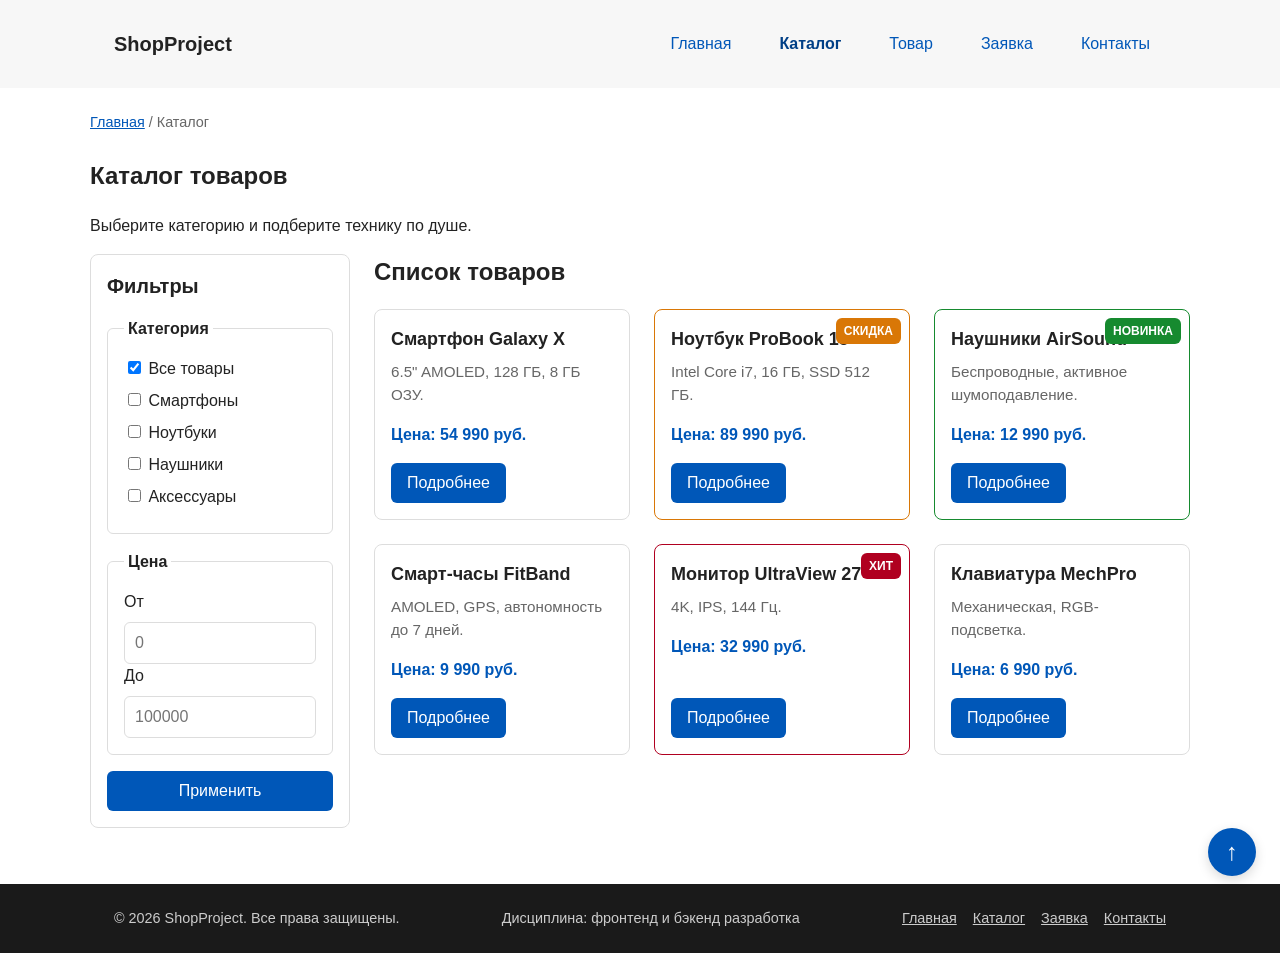
==== commit ef703b20: "fix: prepare HTML CSS project for submission - Проверена структура многостраничного сайта (5 страниц" ====
--- a/catalog.html
+++ b/catalog.html
@@ -343,5 +343,6 @@
     <p class="success-message" id="success-message" hidden>
       Форма успешно отправлена!
     </p>
+    <a href="#" class="to-top" aria-label="Наверх">↑</a>
   </body>
 </html>
--- a/css/style.css
+++ b/css/style.css
@@ -775,3 +775,33 @@
     text-align: center;
   }
 }
+
+.to-top {
+  position: fixed;
+  bottom: var(--space-lg);
+  right: var(--space-lg);
+  z-index: 999;
+  width: 48px;
+  height: 48px;
+  display: flex;
+  align-items: center;
+  justify-content: center;
+  background-color: var(--color-primary);
+  color: var(--color-white);
+  border-radius: 50%;
+  font-size: 1.5rem;
+  text-decoration: none;
+  box-shadow: 0 4px 12px rgba(0, 0, 0, 0.15);
+  transition: background-color 0.2s, transform 0.2s;
+}
+
+.to-top:hover {
+  background-color: var(--color-primary-dark);
+  transform: translateY(-3px);
+  text-decoration: none;
+}
+
+.to-top:focus-visible {
+  outline: 2px solid var(--color-primary);
+  outline-offset: 3px;
+}
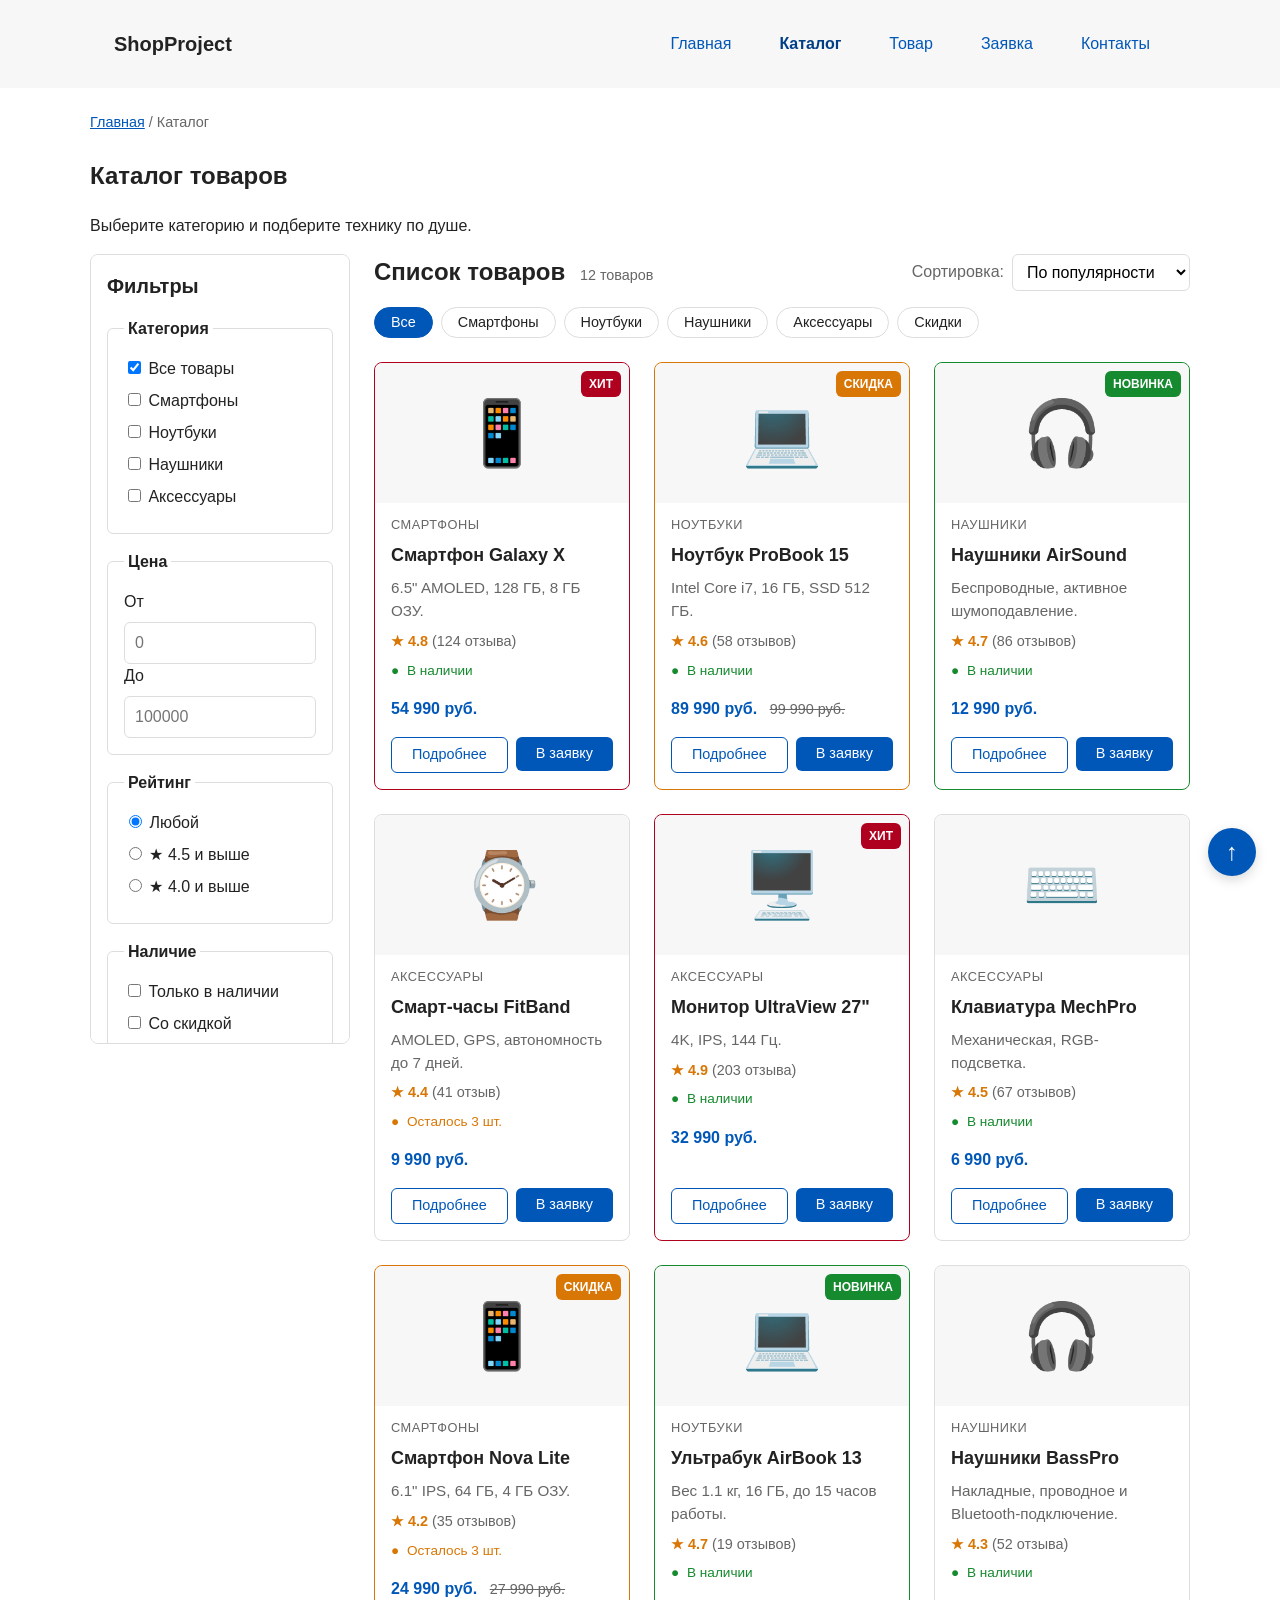
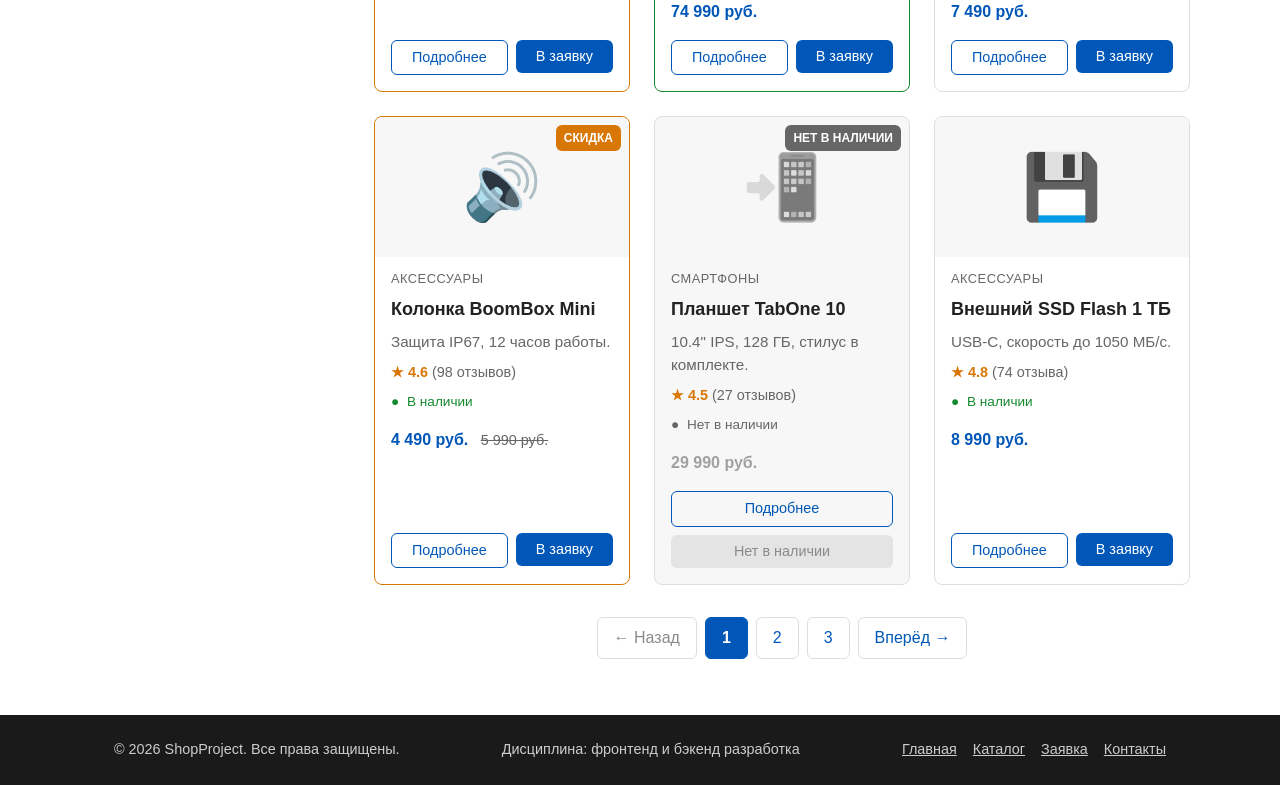
==== commit 6e373463: "feat: расширенный каталог, FAQ, состояния карточек и улучшенная модалка - каталог: 12 товаров с изоб" ====
--- a/catalog.html
+++ b/catalog.html
@@ -112,102 +112,463 @@
                 />
               </fieldset>
 
-              <button class="button button--primary" type="submit">
-                Применить
-              </button>
+              <fieldset class="filters-form__group">
+                <legend class="filters-form__legend">Рейтинг</legend>
+
+                <label class="filters-form__label">
+                  <input type="radio" name="rating" value="any" checked />
+                  Любой
+                </label>
+
+                <label class="filters-form__label">
+                  <input type="radio" name="rating" value="4.5" />
+                  ★ 4.5 и выше
+                </label>
+
+                <label class="filters-form__label">
+                  <input type="radio" name="rating" value="4" />
+                  ★ 4.0 и выше
+                </label>
+              </fieldset>
+
+              <fieldset class="filters-form__group">
+                <legend class="filters-form__legend">Наличие</legend>
+
+                <label class="filters-form__label">
+                  <input type="checkbox" name="in-stock" value="1" />
+                  Только в наличии
+                </label>
+
+                <label class="filters-form__label">
+                  <input type="checkbox" name="sale" value="1" />
+                  Со скидкой
+                </label>
+              </fieldset>
+
+              <div class="filters-form__actions">
+                <button class="button button--primary" type="submit">
+                  Применить
+                </button>
+                <button class="button button--outline" type="reset">
+                  Сбросить
+                </button>
+              </div>
             </form>
           </aside>
 
           <!-- Список товаров -->
           <section class="catalog-products">
-            <h2>Список товаров</h2>
+            <div class="catalog-toolbar">
+              <h2 class="catalog-toolbar__title">
+                Список товаров
+                <span class="catalog-toolbar__count">12 товаров</span>
+              </h2>
+
+              <form class="catalog-toolbar__sort" action="#" method="get">
+                <label class="catalog-toolbar__label" for="sort">Сортировка:</label>
+                <select class="filters-form__input catalog-toolbar__select" id="sort" name="sort">
+                  <option value="popular">По популярности</option>
+                  <option value="price-asc">Сначала дешевле</option>
+                  <option value="price-desc">Сначала дороже</option>
+                  <option value="rating">По рейтингу</option>
+                  <option value="new">Новинки</option>
+                </select>
+              </form>
+            </div>
+
+            <ul class="catalog-tags" aria-label="Быстрый выбор категории">
+              <li><a class="catalog-tags__link catalog-tags__link--active" href="catalog.html" aria-current="page">Все</a></li>
+              <li><a class="catalog-tags__link" href="#">Смартфоны</a></li>
+              <li><a class="catalog-tags__link" href="#">Ноутбуки</a></li>
+              <li><a class="catalog-tags__link" href="#">Наушники</a></li>
+              <li><a class="catalog-tags__link" href="#">Аксессуары</a></li>
+              <li><a class="catalog-tags__link" href="#">Скидки</a></li>
+            </ul>
 
             <div class="products-grid">
-              <article class="product-card">
+              <article class="product-card product-card--hit">
+                <span class="product-card__badge product-card__badge--hit"
+                  >Хит</span
+                >
+                <div class="product-card__image" aria-hidden="true">📱</div>
+                <p class="product-card__category">Смартфоны</p>
                 <h3 class="product-card__title">Смартфон Galaxy X</h3>
-                <p class="product-card__description">
-                  6.5" AMOLED, 128 ГБ, 8 ГБ ОЗУ.
-                </p>
-                <p class="product-card__price">Цена: 54 990 руб.</p>
-                <a
-                  class="button button--primary product-card__button"
-                  href="product.html"
-                  >Подробнее</a
-                >
+                <p class="product-card__description">6.5" AMOLED, 128 ГБ, 8 ГБ ОЗУ.</p>
+                <p class="product-card__rating" aria-label="Рейтинг 4.8 из 5">
+                  ★ 4.8
+                  <span class="product-card__reviews">(124 отзыва)</span>
+                </p>
+                <p class="product-card__stock product-card__stock--in">
+                  В наличии
+                </p>
+                <p class="product-card__price">
+                  54 990 руб.
+                </p>
+                <div class="product-card__actions">
+                  <a class="button button--outline button--small" href="product.html"
+                    >Подробнее</a
+                  >
+                  <button
+                    class="button button--primary button--small product-card__button"
+                    type="button"
+                    data-product='Смартфон Galaxy X'
+                  >
+                    В заявку
+                  </button>
+                </div>
               </article>
 
               <article class="product-card product-card--discount">
                 <span class="product-card__badge product-card__badge--discount"
                   >Скидка</span
                 >
+                <div class="product-card__image" aria-hidden="true">💻</div>
+                <p class="product-card__category">Ноутбуки</p>
                 <h3 class="product-card__title">Ноутбук ProBook 15</h3>
-                <p class="product-card__description">
-                  Intel Core i7, 16 ГБ, SSD 512 ГБ.
-                </p>
-                <p class="product-card__price">Цена: 89 990 руб.</p>
-                <a
-                  class="button button--primary product-card__button"
-                  href="product.html"
-                  >Подробнее</a
-                >
+                <p class="product-card__description">Intel Core i7, 16 ГБ, SSD 512 ГБ.</p>
+                <p class="product-card__rating" aria-label="Рейтинг 4.6 из 5">
+                  ★ 4.6
+                  <span class="product-card__reviews">(58 отзывов)</span>
+                </p>
+                <p class="product-card__stock product-card__stock--in">
+                  В наличии
+                </p>
+                <p class="product-card__price">
+                  89 990 руб.
+                  <s class="product-card__price-old">99 990 руб.</s>
+                </p>
+                <div class="product-card__actions">
+                  <a class="button button--outline button--small" href="product.html"
+                    >Подробнее</a
+                  >
+                  <button
+                    class="button button--primary button--small product-card__button"
+                    type="button"
+                    data-product='Ноутбук ProBook 15'
+                  >
+                    В заявку
+                  </button>
+                </div>
               </article>
 
               <article class="product-card product-card--new">
                 <span class="product-card__badge product-card__badge--new"
                   >Новинка</span
                 >
+                <div class="product-card__image" aria-hidden="true">🎧</div>
+                <p class="product-card__category">Наушники</p>
                 <h3 class="product-card__title">Наушники AirSound</h3>
-                <p class="product-card__description">
-                  Беспроводные, активное шумоподавление.
-                </p>
-                <p class="product-card__price">Цена: 12 990 руб.</p>
-                <a
-                  class="button button--primary product-card__button"
-                  href="product.html"
-                  >Подробнее</a
-                >
+                <p class="product-card__description">Беспроводные, активное шумоподавление.</p>
+                <p class="product-card__rating" aria-label="Рейтинг 4.7 из 5">
+                  ★ 4.7
+                  <span class="product-card__reviews">(86 отзывов)</span>
+                </p>
+                <p class="product-card__stock product-card__stock--in">
+                  В наличии
+                </p>
+                <p class="product-card__price">
+                  12 990 руб.
+                </p>
+                <div class="product-card__actions">
+                  <a class="button button--outline button--small" href="product.html"
+                    >Подробнее</a
+                  >
+                  <button
+                    class="button button--primary button--small product-card__button"
+                    type="button"
+                    data-product='Наушники AirSound'
+                  >
+                    В заявку
+                  </button>
+                </div>
               </article>
 
               <article class="product-card">
+                <div class="product-card__image" aria-hidden="true">⌚</div>
+                <p class="product-card__category">Аксессуары</p>
                 <h3 class="product-card__title">Смарт-часы FitBand</h3>
-                <p class="product-card__description">
-                  AMOLED, GPS, автономность до 7 дней.
-                </p>
-                <p class="product-card__price">Цена: 9 990 руб.</p>
-                <a
-                  class="button button--primary product-card__button"
-                  href="product.html"
-                  >Подробнее</a
-                >
+                <p class="product-card__description">AMOLED, GPS, автономность до 7 дней.</p>
+                <p class="product-card__rating" aria-label="Рейтинг 4.4 из 5">
+                  ★ 4.4
+                  <span class="product-card__reviews">(41 отзыв)</span>
+                </p>
+                <p class="product-card__stock product-card__stock--low">
+                  Осталось 3 шт.
+                </p>
+                <p class="product-card__price">
+                  9 990 руб.
+                </p>
+                <div class="product-card__actions">
+                  <a class="button button--outline button--small" href="product.html"
+                    >Подробнее</a
+                  >
+                  <button
+                    class="button button--primary button--small product-card__button"
+                    type="button"
+                    data-product='Смарт-часы FitBand'
+                  >
+                    В заявку
+                  </button>
+                </div>
               </article>
 
               <article class="product-card product-card--hit">
                 <span class="product-card__badge product-card__badge--hit"
                   >Хит</span
                 >
+                <div class="product-card__image" aria-hidden="true">🖥️</div>
+                <p class="product-card__category">Аксессуары</p>
                 <h3 class="product-card__title">Монитор UltraView 27"</h3>
                 <p class="product-card__description">4K, IPS, 144 Гц.</p>
-                <p class="product-card__price">Цена: 32 990 руб.</p>
-                <a
-                  class="button button--primary product-card__button"
-                  href="product.html"
-                  >Подробнее</a
+                <p class="product-card__rating" aria-label="Рейтинг 4.9 из 5">
+                  ★ 4.9
+                  <span class="product-card__reviews">(203 отзыва)</span>
+                </p>
+                <p class="product-card__stock product-card__stock--in">
+                  В наличии
+                </p>
+                <p class="product-card__price">
+                  32 990 руб.
+                </p>
+                <div class="product-card__actions">
+                  <a class="button button--outline button--small" href="product.html"
+                    >Подробнее</a
+                  >
+                  <button
+                    class="button button--primary button--small product-card__button"
+                    type="button"
+                    data-product='Монитор UltraView 27"'
+                  >
+                    В заявку
+                  </button>
+                </div>
+              </article>
+
+              <article class="product-card">
+                <div class="product-card__image" aria-hidden="true">⌨️</div>
+                <p class="product-card__category">Аксессуары</p>
+                <h3 class="product-card__title">Клавиатура MechPro</h3>
+                <p class="product-card__description">Механическая, RGB-подсветка.</p>
+                <p class="product-card__rating" aria-label="Рейтинг 4.5 из 5">
+                  ★ 4.5
+                  <span class="product-card__reviews">(67 отзывов)</span>
+                </p>
+                <p class="product-card__stock product-card__stock--in">
+                  В наличии
+                </p>
+                <p class="product-card__price">
+                  6 990 руб.
+                </p>
+                <div class="product-card__actions">
+                  <a class="button button--outline button--small" href="product.html"
+                    >Подробнее</a
+                  >
+                  <button
+                    class="button button--primary button--small product-card__button"
+                    type="button"
+                    data-product='Клавиатура MechPro'
+                  >
+                    В заявку
+                  </button>
+                </div>
+              </article>
+
+              <article class="product-card product-card--discount">
+                <span class="product-card__badge product-card__badge--discount"
+                  >Скидка</span
                 >
+                <div class="product-card__image" aria-hidden="true">📱</div>
+                <p class="product-card__category">Смартфоны</p>
+                <h3 class="product-card__title">Смартфон Nova Lite</h3>
+                <p class="product-card__description">6.1" IPS, 64 ГБ, 4 ГБ ОЗУ.</p>
+                <p class="product-card__rating" aria-label="Рейтинг 4.2 из 5">
+                  ★ 4.2
+                  <span class="product-card__reviews">(35 отзывов)</span>
+                </p>
+                <p class="product-card__stock product-card__stock--low">
+                  Осталось 3 шт.
+                </p>
+                <p class="product-card__price">
+                  24 990 руб.
+                  <s class="product-card__price-old">27 990 руб.</s>
+                </p>
+                <div class="product-card__actions">
+                  <a class="button button--outline button--small" href="product.html"
+                    >Подробнее</a
+                  >
+                  <button
+                    class="button button--primary button--small product-card__button"
+                    type="button"
+                    data-product='Смартфон Nova Lite'
+                  >
+                    В заявку
+                  </button>
+                </div>
+              </article>
+
+              <article class="product-card product-card--new">
+                <span class="product-card__badge product-card__badge--new"
+                  >Новинка</span
+                >
+                <div class="product-card__image" aria-hidden="true">💻</div>
+                <p class="product-card__category">Ноутбуки</p>
+                <h3 class="product-card__title">Ультрабук AirBook 13</h3>
+                <p class="product-card__description">Вес 1.1 кг, 16 ГБ, до 15 часов работы.</p>
+                <p class="product-card__rating" aria-label="Рейтинг 4.7 из 5">
+                  ★ 4.7
+                  <span class="product-card__reviews">(19 отзывов)</span>
+                </p>
+                <p class="product-card__stock product-card__stock--in">
+                  В наличии
+                </p>
+                <p class="product-card__price">
+                  74 990 руб.
+                </p>
+                <div class="product-card__actions">
+                  <a class="button button--outline button--small" href="product.html"
+                    >Подробнее</a
+                  >
+                  <button
+                    class="button button--primary button--small product-card__button"
+                    type="button"
+                    data-product='Ультрабук AirBook 13'
+                  >
+                    В заявку
+                  </button>
+                </div>
               </article>
 
               <article class="product-card">
-                <h3 class="product-card__title">Клавиатура MechPro</h3>
-                <p class="product-card__description">
-                  Механическая, RGB-подсветка.
-                </p>
-                <p class="product-card__price">Цена: 6 990 руб.</p>
-                <a
-                  class="button button--primary product-card__button"
-                  href="product.html"
-                  >Подробнее</a
+                <div class="product-card__image" aria-hidden="true">🎧</div>
+                <p class="product-card__category">Наушники</p>
+                <h3 class="product-card__title">Наушники BassPro</h3>
+                <p class="product-card__description">Накладные, проводное и Bluetooth-подключение.</p>
+                <p class="product-card__rating" aria-label="Рейтинг 4.3 из 5">
+                  ★ 4.3
+                  <span class="product-card__reviews">(52 отзыва)</span>
+                </p>
+                <p class="product-card__stock product-card__stock--in">
+                  В наличии
+                </p>
+                <p class="product-card__price">
+                  7 490 руб.
+                </p>
+                <div class="product-card__actions">
+                  <a class="button button--outline button--small" href="product.html"
+                    >Подробнее</a
+                  >
+                  <button
+                    class="button button--primary button--small product-card__button"
+                    type="button"
+                    data-product='Наушники BassPro'
+                  >
+                    В заявку
+                  </button>
+                </div>
+              </article>
+
+              <article class="product-card product-card--discount">
+                <span class="product-card__badge product-card__badge--discount"
+                  >Скидка</span
                 >
+                <div class="product-card__image" aria-hidden="true">🔊</div>
+                <p class="product-card__category">Аксессуары</p>
+                <h3 class="product-card__title">Колонка BoomBox Mini</h3>
+                <p class="product-card__description">Защита IP67, 12 часов работы.</p>
+                <p class="product-card__rating" aria-label="Рейтинг 4.6 из 5">
+                  ★ 4.6
+                  <span class="product-card__reviews">(98 отзывов)</span>
+                </p>
+                <p class="product-card__stock product-card__stock--in">
+                  В наличии
+                </p>
+                <p class="product-card__price">
+                  4 490 руб.
+                  <s class="product-card__price-old">5 990 руб.</s>
+                </p>
+                <div class="product-card__actions">
+                  <a class="button button--outline button--small" href="product.html"
+                    >Подробнее</a
+                  >
+                  <button
+                    class="button button--primary button--small product-card__button"
+                    type="button"
+                    data-product='Колонка BoomBox Mini'
+                  >
+                    В заявку
+                  </button>
+                </div>
+              </article>
+
+              <article class="product-card product-card--sold-out">
+                <span class="product-card__badge product-card__badge--sold-out"
+                  >Нет в наличии</span
+                >
+                <div class="product-card__image" aria-hidden="true">📲</div>
+                <p class="product-card__category">Смартфоны</p>
+                <h3 class="product-card__title">Планшет TabOne 10</h3>
+                <p class="product-card__description">10.4" IPS, 128 ГБ, стилус в комплекте.</p>
+                <p class="product-card__rating" aria-label="Рейтинг 4.5 из 5">
+                  ★ 4.5
+                  <span class="product-card__reviews">(27 отзывов)</span>
+                </p>
+                <p class="product-card__stock product-card__stock--out">
+                  Нет в наличии
+                </p>
+                <p class="product-card__price">
+                  29 990 руб.
+                </p>
+                <div class="product-card__actions">
+                  <a class="button button--outline button--small" href="product.html"
+                    >Подробнее</a
+                  >
+                  <button
+                    class="button button--primary button--small product-card__button"
+                    type="button"
+                    disabled
+                  >
+                    Нет в наличии
+                  </button>
+                </div>
+              </article>
+
+              <article class="product-card">
+                <div class="product-card__image" aria-hidden="true">💾</div>
+                <p class="product-card__category">Аксессуары</p>
+                <h3 class="product-card__title">Внешний SSD Flash 1 ТБ</h3>
+                <p class="product-card__description">USB-C, скорость до 1050 МБ/с.</p>
+                <p class="product-card__rating" aria-label="Рейтинг 4.8 из 5">
+                  ★ 4.8
+                  <span class="product-card__reviews">(74 отзыва)</span>
+                </p>
+                <p class="product-card__stock product-card__stock--in">
+                  В наличии
+                </p>
+                <p class="product-card__price">
+                  8 990 руб.
+                </p>
+                <div class="product-card__actions">
+                  <a class="button button--outline button--small" href="product.html"
+                    >Подробнее</a
+                  >
+                  <button
+                    class="button button--primary button--small product-card__button"
+                    type="button"
+                    data-product='Внешний SSD Flash 1 ТБ'
+                  >
+                    В заявку
+                  </button>
+                </div>
               </article>
             </div>
+
+            <nav class="pagination" aria-label="Страницы каталога">
+              <span class="pagination__link pagination__link--disabled" aria-disabled="true">← Назад</span>
+              <a class="pagination__link pagination__link--current" href="catalog.html" aria-current="page">1</a>
+              <a class="pagination__link" href="#">2</a>
+              <a class="pagination__link" href="#">3</a>
+              <a class="pagination__link" href="#">Вперёд →</a>
+            </nav>
           </section>
         </div>
       </section>
@@ -233,116 +594,154 @@
       class="order-dialog"
       id="order-dialog"
       aria-labelledby="order-dialog-title"
+      aria-describedby="order-dialog-product"
     >
-      <h2 class="order-dialog__title" id="order-dialog-title">
-        Оформление заявки
-      </h2>
-
-      <form
-        class="order-form"
-        id="order-form"
-        action="#"
-        method="post"
-        novalidate
+      <button
+        class="order-dialog__close"
+        type="button"
+        data-close-dialog
+        aria-label="Закрыть окно"
       >
-        <input id="selected-product" name="selected-product" type="hidden" />
-
-        <div class="order-form__field">
-          <label class="order-form__label" for="order-name">Имя</label>
-          <input
-            class="order-form__input"
-            id="order-name"
-            name="name"
-            type="text"
-            minlength="2"
-            required
-          />
-        </div>
-
-        <div class="order-form__field">
-          <label class="order-form__label" for="order-email">E-mail</label>
-          <input
-            class="order-form__input"
-            id="order-email"
-            name="email"
-            type="email"
-            required
-          />
-        </div>
-
-        <div class="order-form__field">
-          <label class="order-form__label" for="order-phone">Телефон</label>
-          <input
-            class="order-form__input"
-            id="order-phone"
-            name="phone"
-            type="tel"
-            inputmode="tel"
-            placeholder="+7 (900) 000-00-00"
-            pattern="^\+7 \(\d{3}\) \d{3}-\d{2}-\d{2}$"
-            required
-          />
-          <small class="order-form__hint">Формат: +7 (900) 000-00-00</small>
-        </div>
-
-        <div class="order-form__field">
-          <label class="order-form__label" for="order-topic">Тема заявки</label>
-          <select
-            class="order-form__select"
-            id="order-topic"
-            name="topic"
-            required
+        ×
+      </button>
+
+      <div class="order-dialog__body" id="order-dialog-body">
+        <h2 class="order-dialog__title" id="order-dialog-title">
+          Оформление заявки
+        </h2>
+        <p class="order-dialog__product" id="order-dialog-product">
+          Товар:
+          <strong class="order-dialog__product-name" id="order-dialog-product-name"
+            >не выбран</strong
           >
-            <option value="">Выберите тему</option>
-            <option value="product">Заказ товара</option>
-            <option value="consultation">Консультация</option>
-            <option value="delivery">Доставка</option>
-          </select>
-        </div>
-
-        <div class="order-form__field">
-          <label class="order-form__label" for="order-comment"
-            >Комментарий</label
-          >
-          <textarea
-            class="order-form__textarea"
-            id="order-comment"
-            name="comment"
-            rows="4"
-          ></textarea>
-        </div>
-
-        <div class="order-form__field order-form__field--checkbox">
-          <label class="order-form__label">
+        </p>
+
+        <form
+          class="order-form"
+          id="order-form"
+          action="#"
+          method="post"
+          novalidate
+        >
+          <input id="selected-product" name="selected-product" type="hidden" />
+
+          <div class="order-form__field">
+            <label class="order-form__label order-form__label--required" for="order-name"
+              >Имя</label
+            >
             <input
-              class="order-form__checkbox"
-              id="order-agreement"
-              name="agreement"
-              type="checkbox"
+              class="order-form__input"
+              id="order-name"
+              name="name"
+              type="text"
+              autocomplete="name"
+              minlength="2"
               required
             />
-            Я согласен на обработку данных
-          </label>
-        </div>
-
-        <div class="order-form__actions">
-          <button
-            class="button button--outline"
-            type="button"
-            id="close-order-dialog"
-          >
-            Закрыть
-          </button>
-          <button class="button button--primary" type="submit">
-            Отправить заявку
-          </button>
-        </div>
-      </form>
+          </div>
+
+          <div class="order-form__field">
+            <label class="order-form__label order-form__label--required" for="order-email"
+              >E-mail</label
+            >
+            <input
+              class="order-form__input"
+              id="order-email"
+              name="email"
+              type="email"
+              autocomplete="email"
+              required
+            />
+          </div>
+
+          <div class="order-form__field">
+            <label class="order-form__label order-form__label--required" for="order-phone"
+              >Телефон</label
+            >
+            <input
+              class="order-form__input"
+              id="order-phone"
+              name="phone"
+              type="tel"
+              inputmode="tel"
+              autocomplete="tel"
+              placeholder="+7 (900) 000-00-00"
+              pattern="^\+7 \(\d{3}\) \d{3}-\d{2}-\d{2}$"
+              required
+            />
+            <small class="order-form__hint">Формат: +7 (900) 000-00-00</small>
+          </div>
+
+          <div class="order-form__field">
+            <label class="order-form__label order-form__label--required" for="order-topic"
+              >Тема заявки</label
+            >
+            <select
+              class="order-form__select"
+              id="order-topic"
+              name="topic"
+              required
+            >
+              <option value="">Выберите тему</option>
+              <option value="product">Заказ товара</option>
+              <option value="consultation">Консультация</option>
+              <option value="delivery">Доставка</option>
+            </select>
+          </div>
+
+          <div class="order-form__field">
+            <label class="order-form__label" for="order-comment"
+              >Комментарий</label
+            >
+            <textarea
+              class="order-form__textarea"
+              id="order-comment"
+              name="comment"
+              rows="3"
+            ></textarea>
+          </div>
+
+          <div class="order-form__field order-form__field--checkbox">
+            <label class="order-form__label">
+              <input
+                class="order-form__checkbox"
+                id="order-agreement"
+                name="agreement"
+                type="checkbox"
+                required
+              />
+              Я согласен на обработку данных
+            </label>
+          </div>
+
+          <div class="order-form__actions">
+            <button
+              class="button button--outline"
+              type="button"
+              id="close-order-dialog"
+              data-close-dialog
+            >
+              Отмена
+            </button>
+            <button class="button button--primary" type="submit">
+              Отправить заявку
+            </button>
+          </div>
+        </form>
+      </div>
+
+      <div class="order-dialog__success" id="order-dialog-success" hidden>
+        <p class="order-dialog__success-icon" aria-hidden="true">✓</p>
+        <h2 class="order-dialog__title">Заявка отправлена!</h2>
+        <p class="order-dialog__success-text">
+          Спасибо! Менеджер свяжется с вами в течение рабочего дня.
+        </p>
+        <button class="button button--primary" type="button" data-close-dialog>
+          Готово
+        </button>
+      </div>
     </dialog>
 
-    <p class="success-message" id="success-message" hidden>
-      Форма успешно отправлена!
-    </p>
     <a href="#" class="to-top" aria-label="Наверх">↑</a>
   </body>
 </html>
--- a/css/style.css
+++ b/css/style.css
@@ -15,6 +15,13 @@
   --color-success: #168a2f;
   --color-success-bg: #eefaf0;
   --color-white: #ffffff;
+  --color-warning: #d97706;
+  --color-disabled-bg: #e4e4e4;
+  --color-disabled-text: #8a8a8a;
+
+  --shadow-sm: 0 1px 3px rgba(0, 0, 0, 0.08);
+  --shadow-md: 0 8px 20px rgba(0, 0, 0, 0.1);
+  --shadow-lg: 0 20px 50px rgba(0, 0, 0, 0.25);
 
   --space-xs: 4px;
   --space-sm: 8px;
@@ -39,6 +46,11 @@
 
 html {
   scroll-behavior: smooth;
+}
+
+/* Якорь не прячется под sticky-шапкой */
+[id] {
+  scroll-margin-top: 100px;
 }
 
 body {
@@ -85,7 +97,9 @@
   transition:
     color 0.2s,
     background-color 0.2s,
-    border-color 0.2s;
+    border-color 0.2s,
+    box-shadow 0.2s,
+    transform 0.1s;
 }
 
 .button--primary {
@@ -93,7 +107,7 @@
   background-color: var(--color-primary);
 }
 
-.button--primary:hover {
+.button--primary:hover:not(:disabled, .button--disabled) {
   color: var(--color-white);
   background-color: var(--color-primary-dark);
   text-decoration: none;
@@ -105,7 +119,7 @@
   border: 1px solid var(--color-primary);
 }
 
-.button--outline:hover {
+.button--outline:hover:not(:disabled, .button--disabled) {
   color: var(--color-white);
   background-color: var(--color-primary);
   text-decoration: none;
@@ -116,10 +130,36 @@
   outline-offset: 3px;
 }
 
+/* Нажатие */
+.button:active:not(:disabled, .button--disabled) {
+  transform: translateY(1px) scale(0.98);
+}
+
+.button--primary:active:not(:disabled, .button--disabled) {
+  box-shadow: inset 0 2px 4px rgba(0, 0, 0, 0.25);
+}
+
+/* Недоступная кнопка */
 .button:disabled,
-.button--disabled {
-  opacity: 0.6;
+.button--disabled,
+.button[aria-disabled="true"] {
+  color: var(--color-disabled-text);
+  background-color: var(--color-disabled-bg);
+  border-color: var(--color-disabled-bg);
   cursor: not-allowed;
+  box-shadow: none;
+}
+
+/* Размеры */
+.button--small {
+  padding: 6px 12px;
+  font-size: 0.9rem;
+}
+
+.button--block {
+  display: block;
+  width: 100%;
+  text-align: center;
 }
 
 /* ===================================
@@ -213,6 +253,12 @@
   color: var(--color-muted);
 }
 
+.hero__actions {
+  display: flex;
+  flex-wrap: wrap;
+  gap: var(--space-md);
+}
+
 /* ===================================
    8. Блок section
    =================================== */
@@ -248,12 +294,98 @@
   background-color: var(--color-bg);
   transition:
     border-color 0.2s,
-    box-shadow 0.2s;
+    box-shadow 0.2s,
+    transform 0.2s;
 }
 
 .product-card:hover {
   border-color: var(--color-primary);
-  box-shadow: 0 4px 12px rgba(0, 0, 0, 0.08);
+  box-shadow: var(--shadow-md);
+  transform: translateY(-4px);
+}
+
+/* Фокус клавиатуры внутри карточки подсвечивает всю карточку */
+.product-card:focus-within {
+  border-color: var(--color-primary);
+  box-shadow: 0 0 0 3px var(--color-surface-accent);
+}
+
+.product-card__image {
+  display: flex;
+  align-items: center;
+  justify-content: center;
+  height: 140px;
+  margin: calc(var(--space-md) * -1) calc(var(--space-md) * -1) var(--space-xs);
+  font-size: 4rem;
+  background-color: var(--color-surface);
+  border-radius: var(--radius-md) var(--radius-md) 0 0;
+  transition: transform 0.3s;
+}
+
+.product-card:hover .product-card__image {
+  transform: scale(1.03);
+}
+
+.product-card__category {
+  margin: 0;
+  font-size: 0.8rem;
+  text-transform: uppercase;
+  letter-spacing: 0.04em;
+  color: var(--color-muted);
+}
+
+.product-card__rating {
+  margin: 0;
+  font-size: 0.9rem;
+  color: var(--color-warning);
+  font-weight: bold;
+}
+
+.product-card__reviews {
+  font-weight: normal;
+  color: var(--color-muted);
+}
+
+.product-card__stock {
+  margin: 0;
+  font-size: 0.85rem;
+}
+
+.product-card__stock::before {
+  content: "●";
+  margin-right: var(--space-xs);
+}
+
+.product-card__stock--in {
+  color: var(--color-success);
+}
+
+.product-card__stock--low {
+  color: var(--color-warning);
+}
+
+.product-card__stock--out {
+  color: var(--color-muted);
+}
+
+.product-card__price-old {
+  margin-left: var(--space-sm);
+  font-weight: normal;
+  font-size: 0.9rem;
+  color: var(--color-muted);
+}
+
+.product-card__actions {
+  display: flex;
+  flex-wrap: wrap;
+  gap: var(--space-sm);
+  margin-top: auto;
+}
+
+.product-card__actions .button {
+  flex: 1 1 auto;
+  margin-top: 0;
+  text-align: center;
 }
 
 .product-card__title {
@@ -299,7 +431,11 @@
 }
 
 .product-card__badge--discount {
-  background-color: #d97706;
+  background-color: var(--color-warning);
+}
+
+.product-card__badge--sold-out {
+  background-color: var(--color-muted);
 }
 
 .product-card__badge--new {
@@ -310,10 +446,31 @@
   border-color: var(--color-danger);
 }
 .product-card--discount {
-  border-color: #d97706;
+  border-color: var(--color-warning);
 }
 .product-card--new {
   border-color: var(--color-success);
+}
+
+/* Товар закончился */
+.product-card--sold-out {
+  background-color: var(--color-surface);
+}
+
+.product-card--sold-out .product-card__image,
+.product-card--sold-out .product-card__price {
+  opacity: 0.5;
+  filter: grayscale(1);
+}
+
+.product-card--sold-out:hover {
+  border-color: var(--color-border);
+  box-shadow: none;
+  transform: none;
+}
+
+.product-card--sold-out:hover .product-card__image {
+  transform: none;
 }
 
 /* ===================================
@@ -350,6 +507,8 @@
   grid-area: filters;
   position: sticky;
   top: 90px;
+  max-height: calc(100vh - 110px);
+  overflow-y: auto;
   padding: var(--space-md);
   border: 1px solid var(--color-border);
   border-radius: var(--radius-md);
@@ -397,6 +556,144 @@
   border: 1px solid var(--color-border);
   border-radius: var(--radius-sm);
   font: inherit;
+  background-color: var(--color-bg);
+}
+
+.filters-form__input:focus-visible {
+  outline: 2px solid var(--color-primary);
+  outline-offset: 2px;
+}
+
+.filters-form__actions {
+  display: flex;
+  flex-wrap: wrap;
+  gap: var(--space-sm);
+}
+
+/* ===================================
+   12a. Блок catalog-toolbar + catalog-tags
+   =================================== */
+
+.catalog-toolbar {
+  display: flex;
+  flex-wrap: wrap;
+  align-items: center;
+  justify-content: space-between;
+  gap: var(--space-md);
+  margin-bottom: var(--space-md);
+}
+
+.catalog-toolbar__title {
+  margin: 0;
+}
+
+.catalog-toolbar__count {
+  margin-left: var(--space-sm);
+  font-size: 0.9rem;
+  font-weight: normal;
+  color: var(--color-muted);
+}
+
+.catalog-toolbar__sort {
+  display: flex;
+  align-items: center;
+  gap: var(--space-sm);
+}
+
+.catalog-toolbar__label {
+  color: var(--color-muted);
+  white-space: nowrap;
+}
+
+.catalog-toolbar__select {
+  width: auto;
+}
+
+.catalog-tags {
+  display: flex;
+  flex-wrap: wrap;
+  gap: var(--space-sm);
+  margin: 0 0 var(--space-lg);
+  padding: 0;
+  list-style: none;
+}
+
+.catalog-tags__link {
+  display: inline-block;
+  padding: var(--space-xs) var(--space-md);
+  border: 1px solid var(--color-border);
+  border-radius: 999px;
+  color: var(--color-text);
+  text-decoration: none;
+  font-size: 0.9rem;
+  transition:
+    color 0.2s,
+    background-color 0.2s,
+    border-color 0.2s;
+}
+
+.catalog-tags__link:hover {
+  border-color: var(--color-primary);
+  color: var(--color-primary);
+}
+
+.catalog-tags__link--active,
+.catalog-tags__link--active:hover {
+  color: var(--color-white);
+  background-color: var(--color-primary);
+  border-color: var(--color-primary);
+}
+
+/* ===================================
+   12b. Блок pagination
+   =================================== */
+
+.pagination {
+  display: flex;
+  flex-wrap: wrap;
+  justify-content: center;
+  gap: var(--space-sm);
+  margin-top: var(--space-xl);
+}
+
+.pagination__link {
+  min-width: 40px;
+  padding: var(--space-sm) var(--space-md);
+  border: 1px solid var(--color-border);
+  border-radius: var(--radius-sm);
+  text-align: center;
+  text-decoration: none;
+  color: var(--color-primary);
+  transition:
+    color 0.2s,
+    background-color 0.2s,
+    border-color 0.2s;
+}
+
+.pagination__link:hover {
+  border-color: var(--color-primary);
+  background-color: var(--color-surface-accent);
+}
+
+.pagination__link:focus-visible {
+  outline: 2px solid var(--color-primary);
+  outline-offset: 2px;
+}
+
+.pagination__link--current,
+.pagination__link--current:hover {
+  color: var(--color-white);
+  background-color: var(--color-primary);
+  border-color: var(--color-primary);
+  font-weight: bold;
+}
+
+.pagination__link--disabled,
+.pagination__link--disabled:hover {
+  color: var(--color-disabled-text);
+  background-color: transparent;
+  border-color: var(--color-border);
+  cursor: not-allowed;
 }
 
 /* ===================================
@@ -529,19 +826,126 @@
    17. Блок order-dialog
    =================================== */
 
+/* padding перенесён внутрь, чтобы клик по самому <dialog> означал клик по подложке */
 .order-dialog {
   width: min(100% - 32px, 560px);
-  padding: var(--space-lg);
+  max-height: calc(100vh - 32px);
+  padding: 0;
   border: none;
   border-radius: var(--radius-lg);
+  box-shadow: var(--shadow-lg);
+  overflow-y: auto;
+}
+
+.order-dialog[open] {
+  animation: dialog-in 0.25s ease-out;
 }
 
 .order-dialog::backdrop {
   background-color: rgba(0, 0, 0, 0.5);
+  backdrop-filter: blur(3px);
+}
+
+.order-dialog[open]::backdrop {
+  animation: backdrop-in 0.25s ease-out;
+}
+
+/* Блокируем прокрутку страницы под открытым окном */
+body:has(.order-dialog[open]) {
+  overflow: hidden;
+}
+
+.order-dialog__body,
+.order-dialog__success {
+  padding: var(--space-xl) var(--space-lg) var(--space-lg);
+}
+
+.order-dialog [hidden] {
+  display: none;
+}
+
+.order-dialog__close {
+  position: absolute;
+  top: var(--space-sm);
+  right: var(--space-sm);
+  width: 36px;
+  height: 36px;
+  border: none;
+  border-radius: 50%;
+  font-size: 1.5rem;
+  line-height: 1;
+  color: var(--color-muted);
+  background-color: transparent;
+  cursor: pointer;
+  transition:
+    color 0.2s,
+    background-color 0.2s;
+}
+
+.order-dialog__close:hover {
+  color: var(--color-text);
+  background-color: var(--color-surface);
+}
+
+.order-dialog__close:focus-visible {
+  outline: 2px solid var(--color-primary);
+  outline-offset: 2px;
 }
 
 .order-dialog__title {
   margin-top: 0;
+  padding-right: var(--space-xl);
+}
+
+.order-dialog__product {
+  margin: 0 0 var(--space-lg);
+  padding: var(--space-sm) var(--space-md);
+  border-left: 4px solid var(--color-primary);
+  border-radius: var(--radius-sm);
+  background-color: var(--color-surface-accent);
+}
+
+.order-dialog__success {
+  text-align: center;
+}
+
+.order-dialog__success-icon {
+  display: flex;
+  align-items: center;
+  justify-content: center;
+  width: 64px;
+  height: 64px;
+  margin: 0 auto var(--space-md);
+  border-radius: 50%;
+  font-size: 2rem;
+  color: var(--color-white);
+  background-color: var(--color-success);
+  animation: dialog-in 0.3s ease-out;
+}
+
+.order-dialog__success-text {
+  margin: 0 0 var(--space-lg);
+  color: var(--color-muted);
+}
+
+@keyframes dialog-in {
+  from {
+    opacity: 0;
+    transform: translateY(16px) scale(0.96);
+  }
+  to {
+    opacity: 1;
+    transform: none;
+  }
+}
+
+@keyframes backdrop-in {
+  from {
+    opacity: 0;
+  }
+  to {
+    opacity: 1;
+  }
 }
 
 /* ===================================
@@ -578,6 +982,11 @@
   margin-bottom: var(--space-xs);
   font-weight: 600;
   font-size: 0.95rem;
+}
+
+.order-form__label--required::after {
+  content: " *";
+  color: var(--color-danger);
 }
 
 .order-form__field--checkbox .order-form__label {
@@ -625,6 +1034,7 @@
 .order-form__select[aria-invalid="true"],
 .order-form__textarea[aria-invalid="true"] {
   border-color: var(--color-danger);
+  background-color: #fff5f6;
 }
 
 .order-form__actions {
@@ -632,6 +1042,96 @@
   gap: var(--space-md);
   margin-top: var(--space-lg);
   flex-wrap: wrap;
+}
+
+/* ===================================
+   18a. Блок faq
+   =================================== */
+
+.faq__list {
+  display: grid;
+  gap: var(--space-sm);
+}
+
+.faq__item {
+  border: 1px solid var(--color-border);
+  border-radius: var(--radius-md);
+  background-color: var(--color-bg);
+  transition:
+    border-color 0.2s,
+    box-shadow 0.2s;
+}
+
+.faq__item:hover {
+  border-color: var(--color-primary);
+}
+
+.faq__item[open] {
+  border-color: var(--color-primary);
+  box-shadow: var(--shadow-sm);
+}
+
+.faq__question {
+  position: relative;
+  padding: var(--space-md) calc(var(--space-xl) + var(--space-md)) var(--space-md) var(--space-md);
+  font-weight: bold;
+  cursor: pointer;
+  list-style: none;
+  border-radius: var(--radius-md);
+}
+
+.faq__question::-webkit-details-marker {
+  display: none;
+}
+
+/* Плюс, который превращается в крестик */
+.faq__question::after {
+  content: "+";
+  position: absolute;
+  top: 50%;
+  right: var(--space-md);
+  width: 28px;
+  height: 28px;
+  margin-top: -14px;
+  display: flex;
+  align-items: center;
+  justify-content: center;
+  border-radius: 50%;
+  font-size: 1.25rem;
+  color: var(--color-primary);
+  background-color: var(--color-surface-accent);
+  transition: transform 0.2s;
+}
+
+.faq__item[open] .faq__question::after {
+  transform: rotate(45deg);
+}
+
+.faq__question:hover {
+  color: var(--color-primary);
+}
+
+.faq__question:focus-visible {
+  outline: 2px solid var(--color-primary);
+  outline-offset: 2px;
+}
+
+.faq__answer {
+  padding: 0 var(--space-md) var(--space-md);
+  color: var(--color-muted);
+}
+
+.faq__answer p {
+  margin: 0;
+}
+
+.faq__item[open] .faq__answer {
+  animation: backdrop-in 0.25s ease-out;
+}
+
+.faq__more {
+  margin-top: var(--space-lg);
+  color: var(--color-muted);
 }
 
 /* ===================================
@@ -747,6 +1247,7 @@
 
   .catalog-filters {
     position: static;
+    max-height: none;
   }
 
   .product-detail {
@@ -804,4 +1305,21 @@
 .to-top:focus-visible {
   outline: 2px solid var(--color-primary);
   outline-offset: 3px;
-}+}
+
+/* ===================================
+   24. Уменьшение анимации
+   =================================== */
+
+@media (prefers-reduced-motion: reduce) {
+  *,
+  *::before,
+  *::after {
+    animation: none !important;
+    transition: none !important;
+  }
+
+  html {
+    scroll-behavior: auto;
+  }
+}
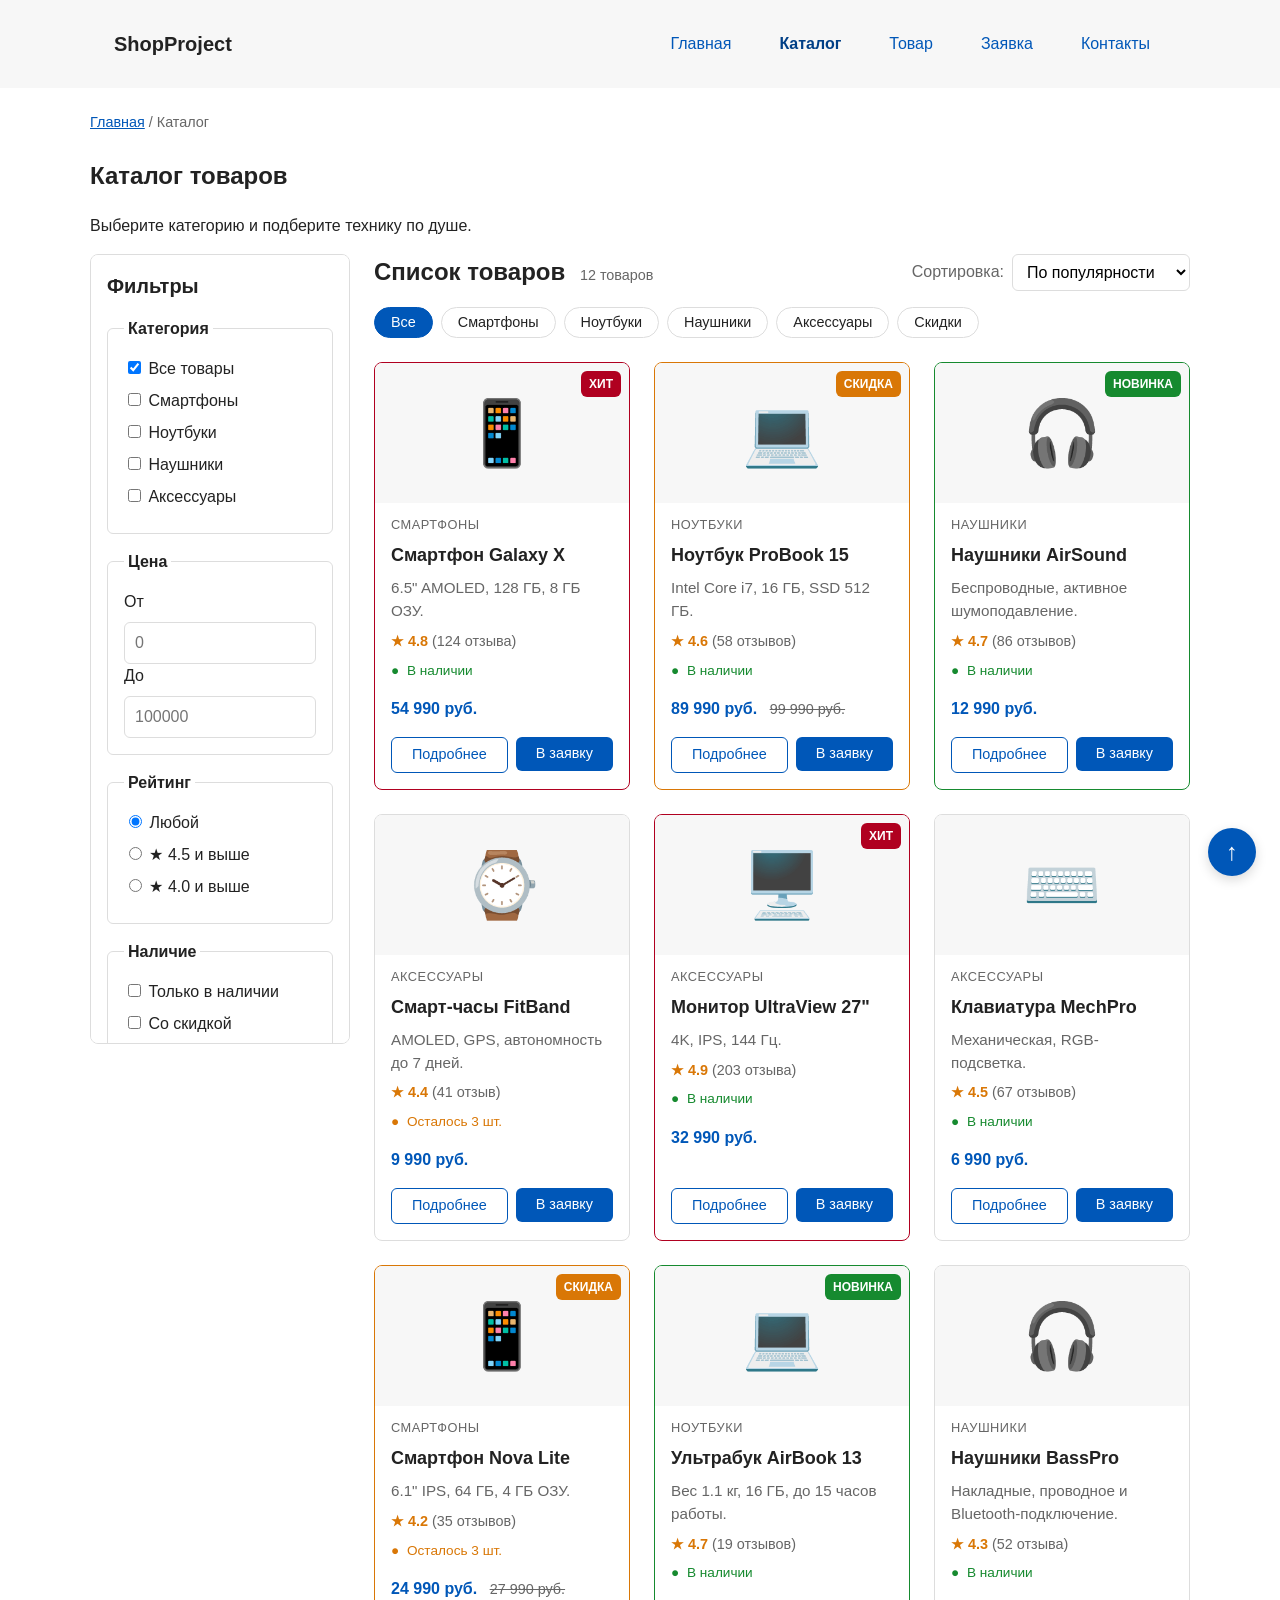
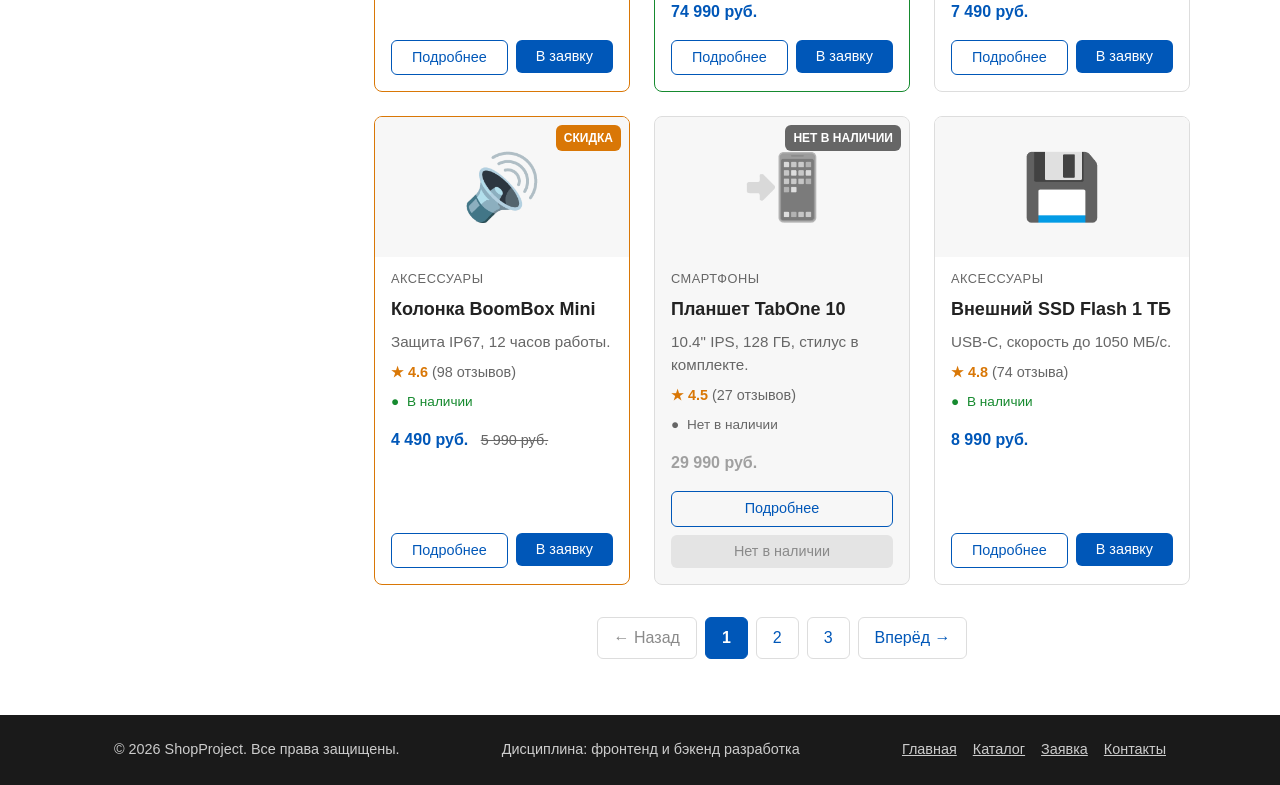
==== commit a8502a0e: "fix: аккуратное наведение на карточку товара - картинка больше не вылезает за рамку карточки (overfl" ====
--- a/catalog.html
+++ b/catalog.html
@@ -190,7 +190,7 @@
                 <span class="product-card__badge product-card__badge--hit"
                   >Хит</span
                 >
-                <div class="product-card__image" aria-hidden="true">📱</div>
+                <div class="product-card__image" aria-hidden="true"><span class="product-card__emoji">📱</span></div>
                 <p class="product-card__category">Смартфоны</p>
                 <h3 class="product-card__title">Смартфон Galaxy X</h3>
                 <p class="product-card__description">6.5" AMOLED, 128 ГБ, 8 ГБ ОЗУ.</p>
@@ -222,7 +222,7 @@
                 <span class="product-card__badge product-card__badge--discount"
                   >Скидка</span
                 >
-                <div class="product-card__image" aria-hidden="true">💻</div>
+                <div class="product-card__image" aria-hidden="true"><span class="product-card__emoji">💻</span></div>
                 <p class="product-card__category">Ноутбуки</p>
                 <h3 class="product-card__title">Ноутбук ProBook 15</h3>
                 <p class="product-card__description">Intel Core i7, 16 ГБ, SSD 512 ГБ.</p>
@@ -255,7 +255,7 @@
                 <span class="product-card__badge product-card__badge--new"
                   >Новинка</span
                 >
-                <div class="product-card__image" aria-hidden="true">🎧</div>
+                <div class="product-card__image" aria-hidden="true"><span class="product-card__emoji">🎧</span></div>
                 <p class="product-card__category">Наушники</p>
                 <h3 class="product-card__title">Наушники AirSound</h3>
                 <p class="product-card__description">Беспроводные, активное шумоподавление.</p>
@@ -284,7 +284,7 @@
               </article>
 
               <article class="product-card">
-                <div class="product-card__image" aria-hidden="true">⌚</div>
+                <div class="product-card__image" aria-hidden="true"><span class="product-card__emoji">⌚</span></div>
                 <p class="product-card__category">Аксессуары</p>
                 <h3 class="product-card__title">Смарт-часы FitBand</h3>
                 <p class="product-card__description">AMOLED, GPS, автономность до 7 дней.</p>
@@ -316,7 +316,7 @@
                 <span class="product-card__badge product-card__badge--hit"
                   >Хит</span
                 >
-                <div class="product-card__image" aria-hidden="true">🖥️</div>
+                <div class="product-card__image" aria-hidden="true"><span class="product-card__emoji">🖥️</span></div>
                 <p class="product-card__category">Аксессуары</p>
                 <h3 class="product-card__title">Монитор UltraView 27"</h3>
                 <p class="product-card__description">4K, IPS, 144 Гц.</p>
@@ -345,7 +345,7 @@
               </article>
 
               <article class="product-card">
-                <div class="product-card__image" aria-hidden="true">⌨️</div>
+                <div class="product-card__image" aria-hidden="true"><span class="product-card__emoji">⌨️</span></div>
                 <p class="product-card__category">Аксессуары</p>
                 <h3 class="product-card__title">Клавиатура MechPro</h3>
                 <p class="product-card__description">Механическая, RGB-подсветка.</p>
@@ -377,7 +377,7 @@
                 <span class="product-card__badge product-card__badge--discount"
                   >Скидка</span
                 >
-                <div class="product-card__image" aria-hidden="true">📱</div>
+                <div class="product-card__image" aria-hidden="true"><span class="product-card__emoji">📱</span></div>
                 <p class="product-card__category">Смартфоны</p>
                 <h3 class="product-card__title">Смартфон Nova Lite</h3>
                 <p class="product-card__description">6.1" IPS, 64 ГБ, 4 ГБ ОЗУ.</p>
@@ -410,7 +410,7 @@
                 <span class="product-card__badge product-card__badge--new"
                   >Новинка</span
                 >
-                <div class="product-card__image" aria-hidden="true">💻</div>
+                <div class="product-card__image" aria-hidden="true"><span class="product-card__emoji">💻</span></div>
                 <p class="product-card__category">Ноутбуки</p>
                 <h3 class="product-card__title">Ультрабук AirBook 13</h3>
                 <p class="product-card__description">Вес 1.1 кг, 16 ГБ, до 15 часов работы.</p>
@@ -439,7 +439,7 @@
               </article>
 
               <article class="product-card">
-                <div class="product-card__image" aria-hidden="true">🎧</div>
+                <div class="product-card__image" aria-hidden="true"><span class="product-card__emoji">🎧</span></div>
                 <p class="product-card__category">Наушники</p>
                 <h3 class="product-card__title">Наушники BassPro</h3>
                 <p class="product-card__description">Накладные, проводное и Bluetooth-подключение.</p>
@@ -471,7 +471,7 @@
                 <span class="product-card__badge product-card__badge--discount"
                   >Скидка</span
                 >
-                <div class="product-card__image" aria-hidden="true">🔊</div>
+                <div class="product-card__image" aria-hidden="true"><span class="product-card__emoji">🔊</span></div>
                 <p class="product-card__category">Аксессуары</p>
                 <h3 class="product-card__title">Колонка BoomBox Mini</h3>
                 <p class="product-card__description">Защита IP67, 12 часов работы.</p>
@@ -504,7 +504,7 @@
                 <span class="product-card__badge product-card__badge--sold-out"
                   >Нет в наличии</span
                 >
-                <div class="product-card__image" aria-hidden="true">📲</div>
+                <div class="product-card__image" aria-hidden="true"><span class="product-card__emoji">📲</span></div>
                 <p class="product-card__category">Смартфоны</p>
                 <h3 class="product-card__title">Планшет TabOne 10</h3>
                 <p class="product-card__description">10.4" IPS, 128 ГБ, стилус в комплекте.</p>
@@ -533,7 +533,7 @@
               </article>
 
               <article class="product-card">
-                <div class="product-card__image" aria-hidden="true">💾</div>
+                <div class="product-card__image" aria-hidden="true"><span class="product-card__emoji">💾</span></div>
                 <p class="product-card__category">Аксессуары</p>
                 <h3 class="product-card__title">Внешний SSD Flash 1 ТБ</h3>
                 <p class="product-card__description">USB-C, скорость до 1050 МБ/с.</p>
--- a/css/style.css
+++ b/css/style.css
@@ -284,7 +284,11 @@
 }
 
 .product-card {
+  /* Цвет акцента карточки: меняется модификаторами hit/discount/new */
+  --card-accent: var(--color-primary);
+
   position: relative;
+  overflow: hidden;
   display: flex;
   flex-direction: column;
   gap: var(--space-sm);
@@ -299,14 +303,14 @@
 }
 
 .product-card:hover {
-  border-color: var(--color-primary);
+  border-color: var(--card-accent);
   box-shadow: var(--shadow-md);
-  transform: translateY(-4px);
+  transform: translateY(-3px);
 }
 
 /* Фокус клавиатуры внутри карточки подсвечивает всю карточку */
 .product-card:focus-within {
-  border-color: var(--color-primary);
+  border-color: var(--card-accent);
   box-shadow: 0 0 0 3px var(--color-surface-accent);
 }
 
@@ -318,12 +322,20 @@
   margin: calc(var(--space-md) * -1) calc(var(--space-md) * -1) var(--space-xs);
   font-size: 4rem;
   background-color: var(--color-surface);
-  border-radius: var(--radius-md) var(--radius-md) 0 0;
+  transition: background-color 0.2s;
+}
+
+.product-card__emoji {
+  display: inline-block;
   transition: transform 0.3s;
 }
 
 .product-card:hover .product-card__image {
-  transform: scale(1.03);
+  background-color: var(--color-surface-accent);
+}
+
+.product-card:hover .product-card__emoji {
+  transform: scale(1.1);
 }
 
 .product-card__category {
@@ -443,13 +455,16 @@
 }
 
 .product-card--hit {
-  border-color: var(--color-danger);
+  --card-accent: var(--color-danger);
+  border-color: var(--card-accent);
 }
 .product-card--discount {
-  border-color: var(--color-warning);
+  --card-accent: var(--color-warning);
+  border-color: var(--card-accent);
 }
 .product-card--new {
-  border-color: var(--color-success);
+  --card-accent: var(--color-success);
+  border-color: var(--card-accent);
 }
 
 /* Товар закончился */
@@ -470,6 +485,10 @@
 }
 
 .product-card--sold-out:hover .product-card__image {
+  background-color: var(--color-surface);
+}
+
+.product-card--sold-out:hover .product-card__emoji {
   transform: none;
 }
 
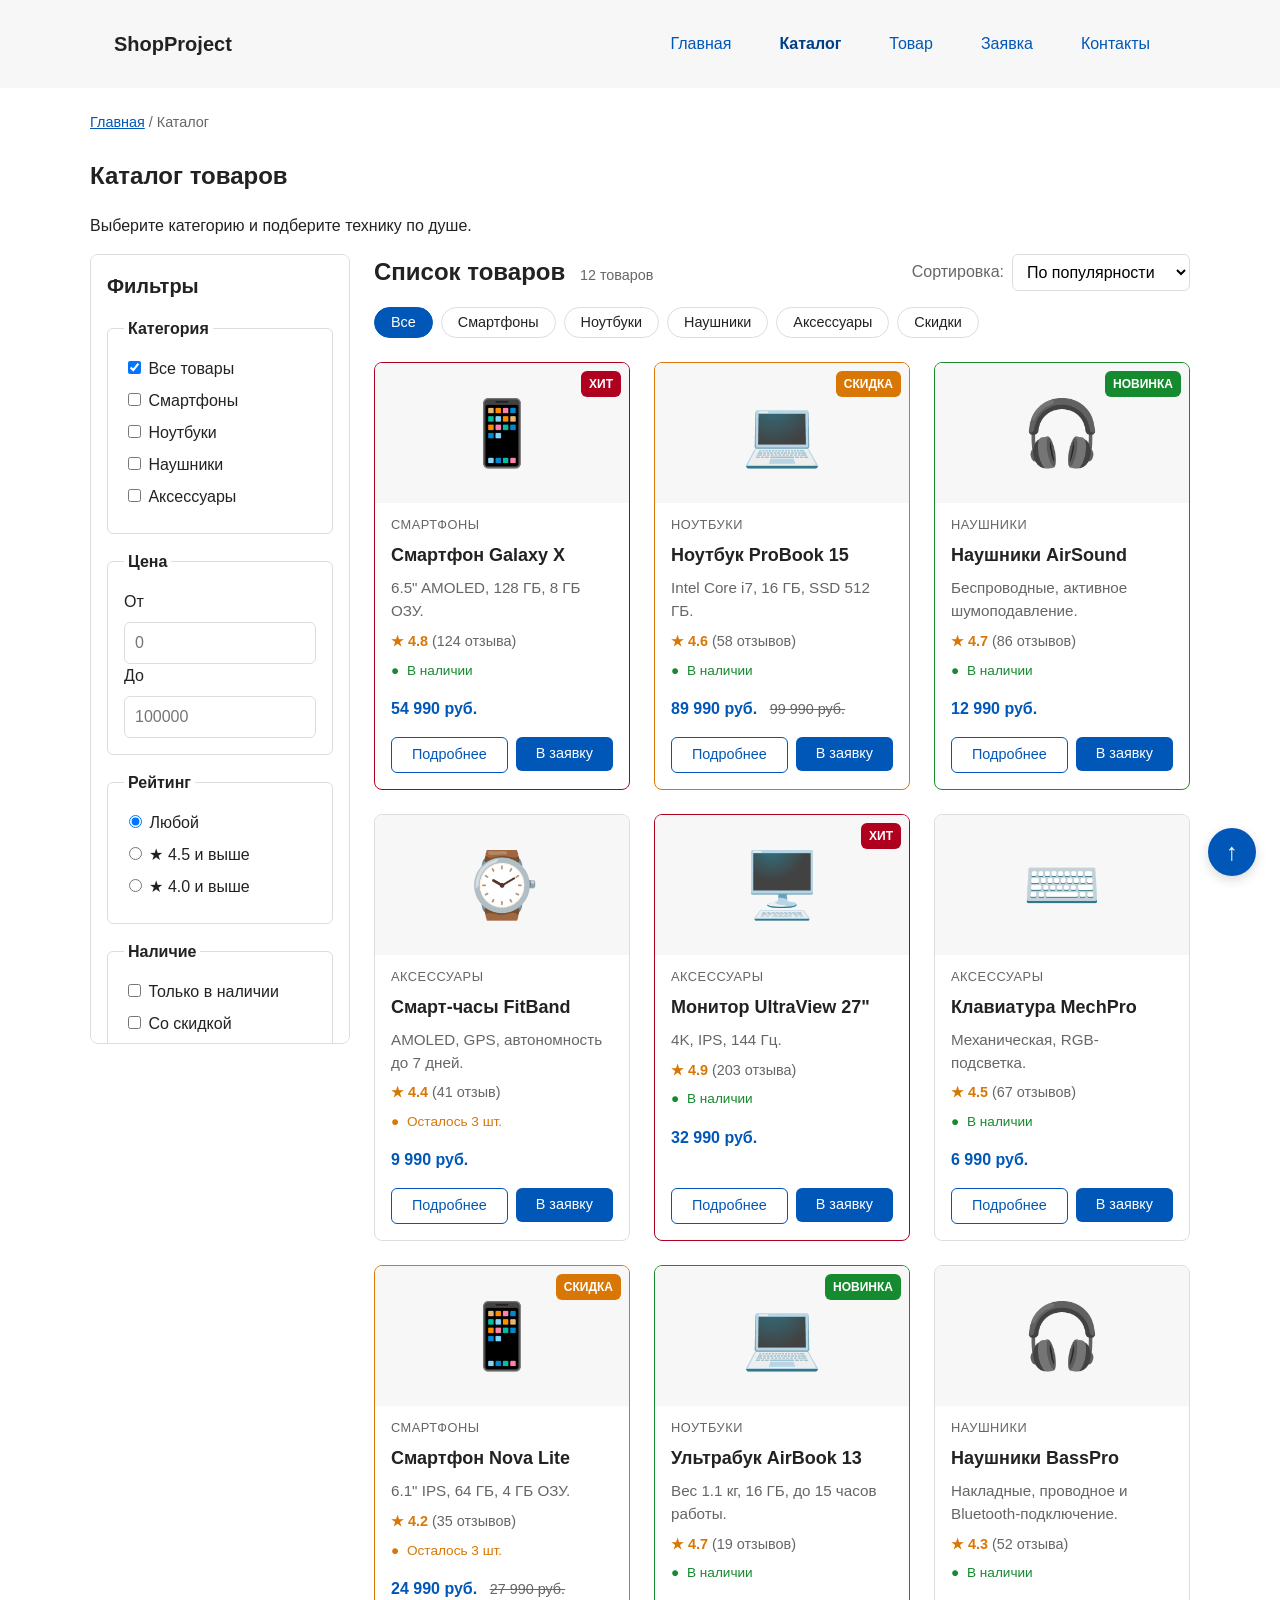
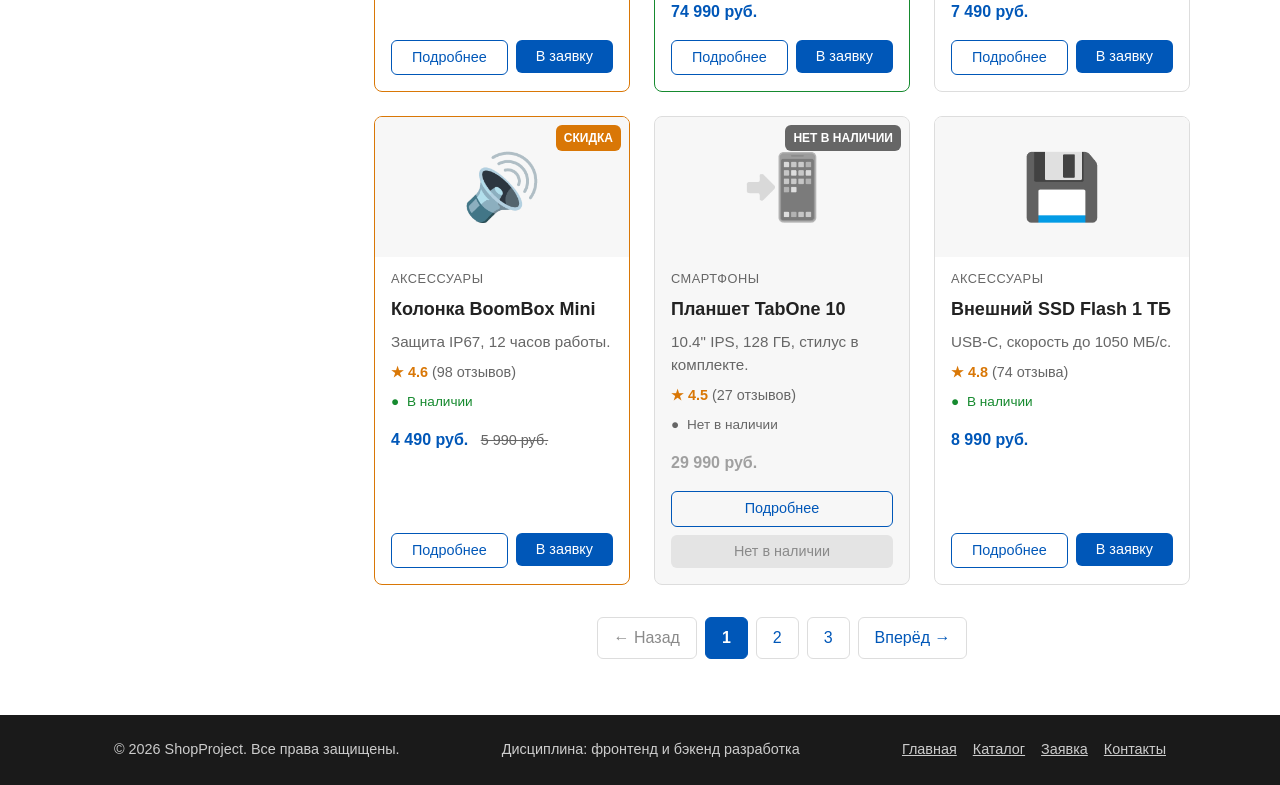
==== commit 05fecc9d: "fix: сбрасывать кэш браузера для style.css и main.js" ====
--- a/catalog.html
+++ b/catalog.html
@@ -8,8 +8,8 @@
       name="description"
       content="Каталог товаров ShopProject: смартфоны, ноутбуки, наушники и аксессуары."
     />
-    <link rel="stylesheet" href="css/style.css" />
-    <script src="js/main.js" defer></script>
+    <link rel="stylesheet" href="css/style.css?v=2" />
+    <script src="js/main.js?v=2" defer></script>
   </head>
   <body>
     <header class="site-header">
